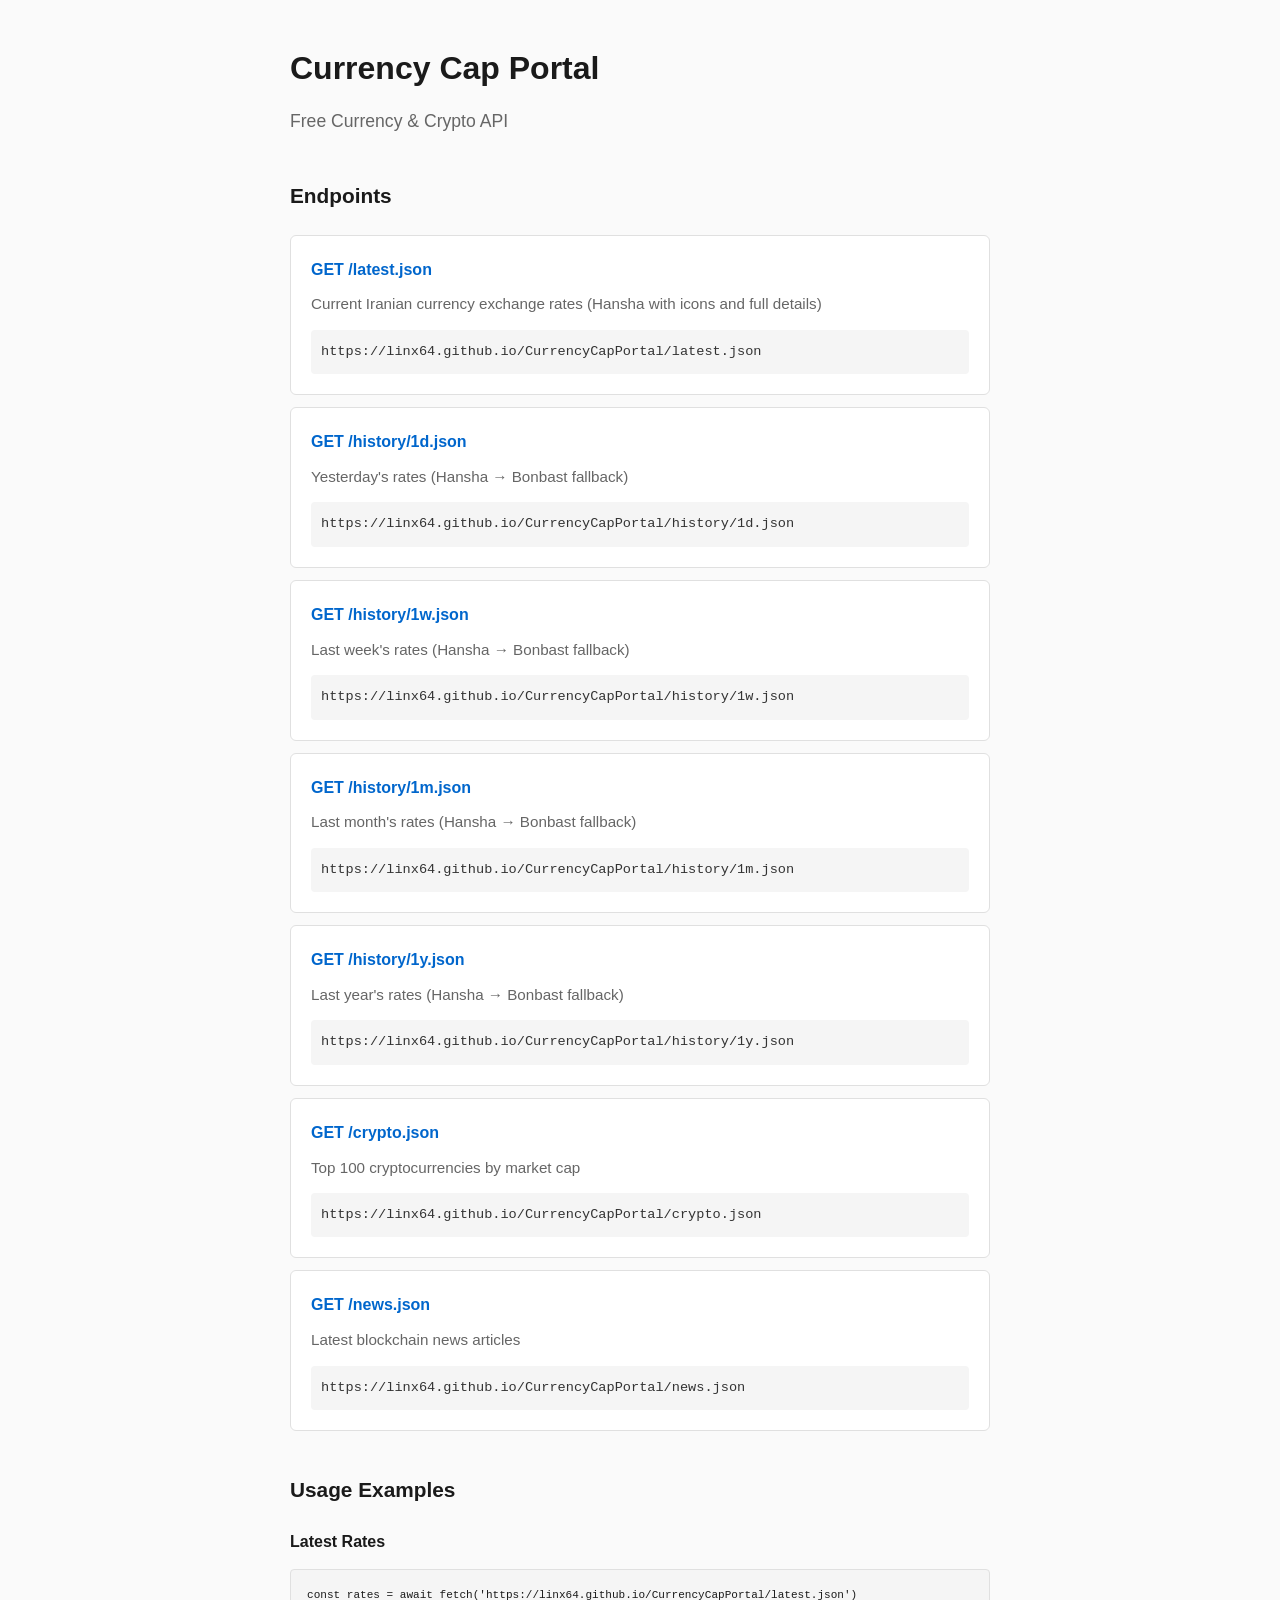
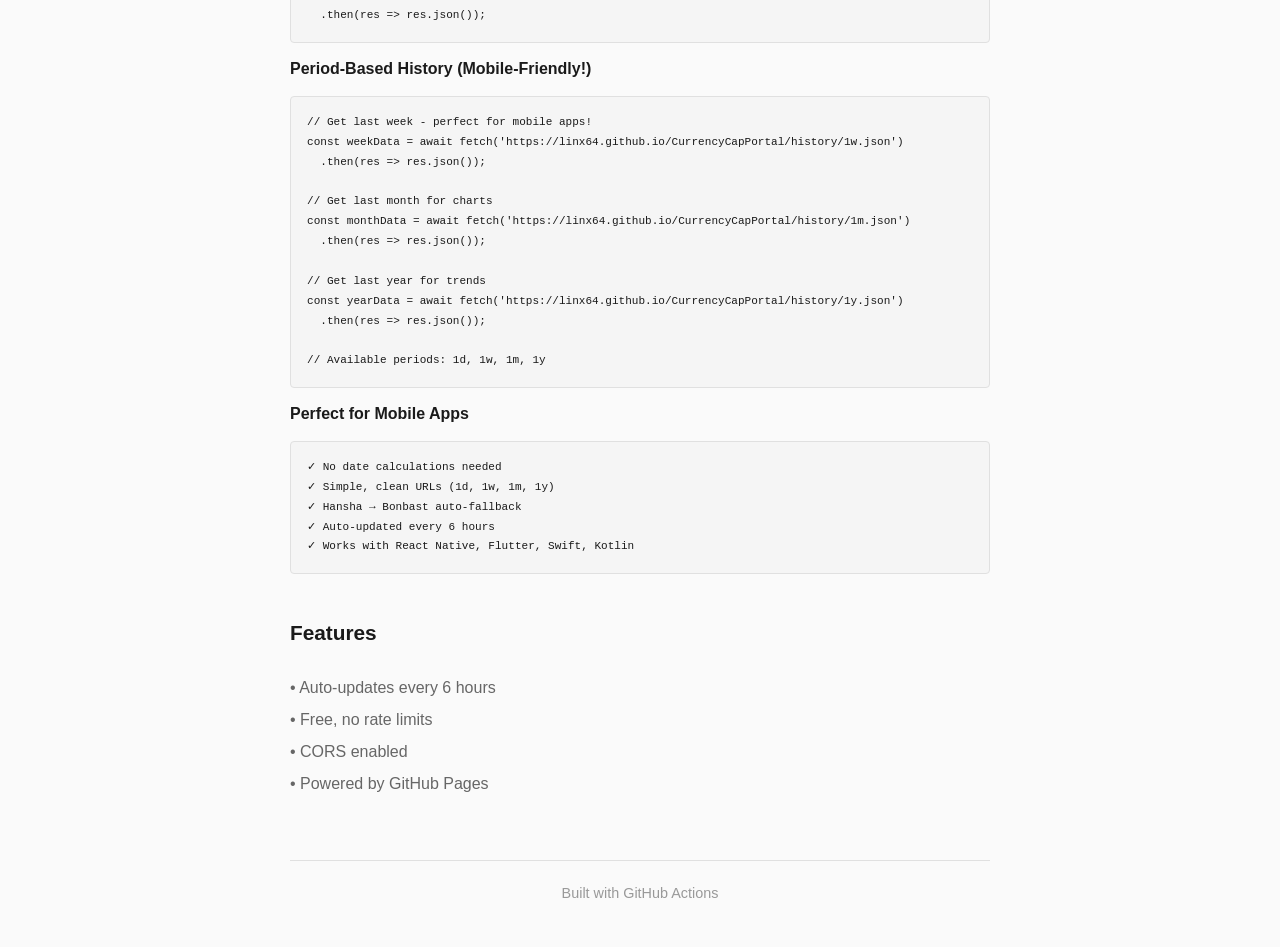
==== api/index.html @ a5468da9 "Fix history endpoints to return all currencies instead of just USD Updated prepare_api.py to fetch h" ====
<!DOCTYPE html>
<html lang="en">
<head>
    <meta charset="UTF-8">
    <meta name="viewport" content="width=device-width, initial-scale=1.0">
    <title>Currency Cap Portal API</title>
    <style>
        * { margin: 0; padding: 0; box-sizing: border-box; }
        body {
            font-family: -apple-system, BlinkMacSystemFont, 'Segoe UI', Roboto, sans-serif;
            line-height: 1.8;
            color: #1a1a1a;
            background: #fafafa;
            padding: 40px 20px;
        }
        .container {
            max-width: 700px;
            margin: 0 auto;
        }
        h1 {
            font-size: 2em;
            margin-bottom: 8px;
            font-weight: 600;
        }
        .subtitle {
            color: #666;
            margin-bottom: 40px;
            font-size: 1.1em;
        }
        h2 {
            font-size: 1.3em;
            margin: 40px 0 20px 0;
            font-weight: 600;
        }
        .endpoint {
            background: white;
            border: 1px solid #e0e0e0;
            padding: 20px;
            margin: 12px 0;
            border-radius: 6px;
        }
        .endpoint h3 {
            font-size: 1em;
            margin-bottom: 6px;
            font-weight: 600;
            color: #0066cc;
        }
        .endpoint p {
            color: #666;
            font-size: 0.95em;
            margin-bottom: 12px;
        }
        .url {
            background: #f5f5f5;
            padding: 10px;
            border-radius: 4px;
            font-family: 'Monaco', 'Courier New', monospace;
            font-size: 0.85em;
            word-break: break-all;
            color: #333;
        }
        pre {
            background: #f5f5f5;
            padding: 16px;
            border-radius: 4px;
            overflow-x: auto;
            font-size: 0.85em;
            margin: 12px 0;
            border: 1px solid #e0e0e0;
        }
        .features {
            color: #666;
            line-height: 2;
        }
        footer {
            margin-top: 60px;
            padding-top: 20px;
            border-top: 1px solid #e0e0e0;
            text-align: center;
            color: #999;
            font-size: 0.9em;
        }
    </style>
</head>
<body>
    <div class="container">
        <h1>Currency Cap Portal</h1>
        <p class="subtitle">Free Currency & Crypto API</p>

        <h2>Endpoints</h2>

        <div class="endpoint">
            <h3>GET /latest.json</h3>
            <p>Current Iranian currency exchange rates (Hansha with icons and full details)</p>
            <div class="url">https://linx64.github.io/CurrencyCapPortal/latest.json</div>
        </div>

        <div class="endpoint">
            <h3>GET /history/1d.json</h3>
            <p>Yesterday's rates (Hansha → Bonbast fallback)</p>
            <div class="url">https://linx64.github.io/CurrencyCapPortal/history/1d.json</div>
        </div>

        <div class="endpoint">
            <h3>GET /history/1w.json</h3>
            <p>Last week's rates (Hansha → Bonbast fallback)</p>
            <div class="url">https://linx64.github.io/CurrencyCapPortal/history/1w.json</div>
        </div>

        <div class="endpoint">
            <h3>GET /history/1m.json</h3>
            <p>Last month's rates (Hansha → Bonbast fallback)</p>
            <div class="url">https://linx64.github.io/CurrencyCapPortal/history/1m.json</div>
        </div>

        <div class="endpoint">
            <h3>GET /history/1y.json</h3>
            <p>Last year's rates (Hansha → Bonbast fallback)</p>
            <div class="url">https://linx64.github.io/CurrencyCapPortal/history/1y.json</div>
        </div>

        <div class="endpoint">
            <h3>GET /crypto.json</h3>
            <p>Top 100 cryptocurrencies by market cap</p>
            <div class="url">https://linx64.github.io/CurrencyCapPortal/crypto.json</div>
        </div>

        <div class="endpoint">
            <h3>GET /news.json</h3>
            <p>Latest blockchain news articles</p>
            <div class="url">https://linx64.github.io/CurrencyCapPortal/news.json</div>
        </div>

        <h2>Usage Examples</h2>

        <p><strong>Latest Rates</strong></p>
        <pre>const rates = await fetch('https://linx64.github.io/CurrencyCapPortal/latest.json')
  .then(res => res.json());</pre>

        <p><strong>Period-Based History (Mobile-Friendly!)</strong></p>
        <pre>// Get last week - perfect for mobile apps!
const weekData = await fetch('https://linx64.github.io/CurrencyCapPortal/history/1w.json')
  .then(res => res.json());

// Get last month for charts
const monthData = await fetch('https://linx64.github.io/CurrencyCapPortal/history/1m.json')
  .then(res => res.json());

// Get last year for trends
const yearData = await fetch('https://linx64.github.io/CurrencyCapPortal/history/1y.json')
  .then(res => res.json());

// Available periods: 1d, 1w, 1m, 1y</pre>

        <p><strong>Perfect for Mobile Apps</strong></p>
        <pre>✓ No date calculations needed
✓ Simple, clean URLs (1d, 1w, 1m, 1y)
✓ Hansha → Bonbast auto-fallback
✓ Auto-updated every 6 hours
✓ Works with React Native, Flutter, Swift, Kotlin</pre>

        <h2>Features</h2>
        <div class="features">
        • Auto-updates every 6 hours<br>
        • Free, no rate limits<br>
        • CORS enabled<br>
        • Powered by GitHub Pages
        </div>

        <footer>
            Built with GitHub Actions
        </footer>
    </div>
</body>
</html>
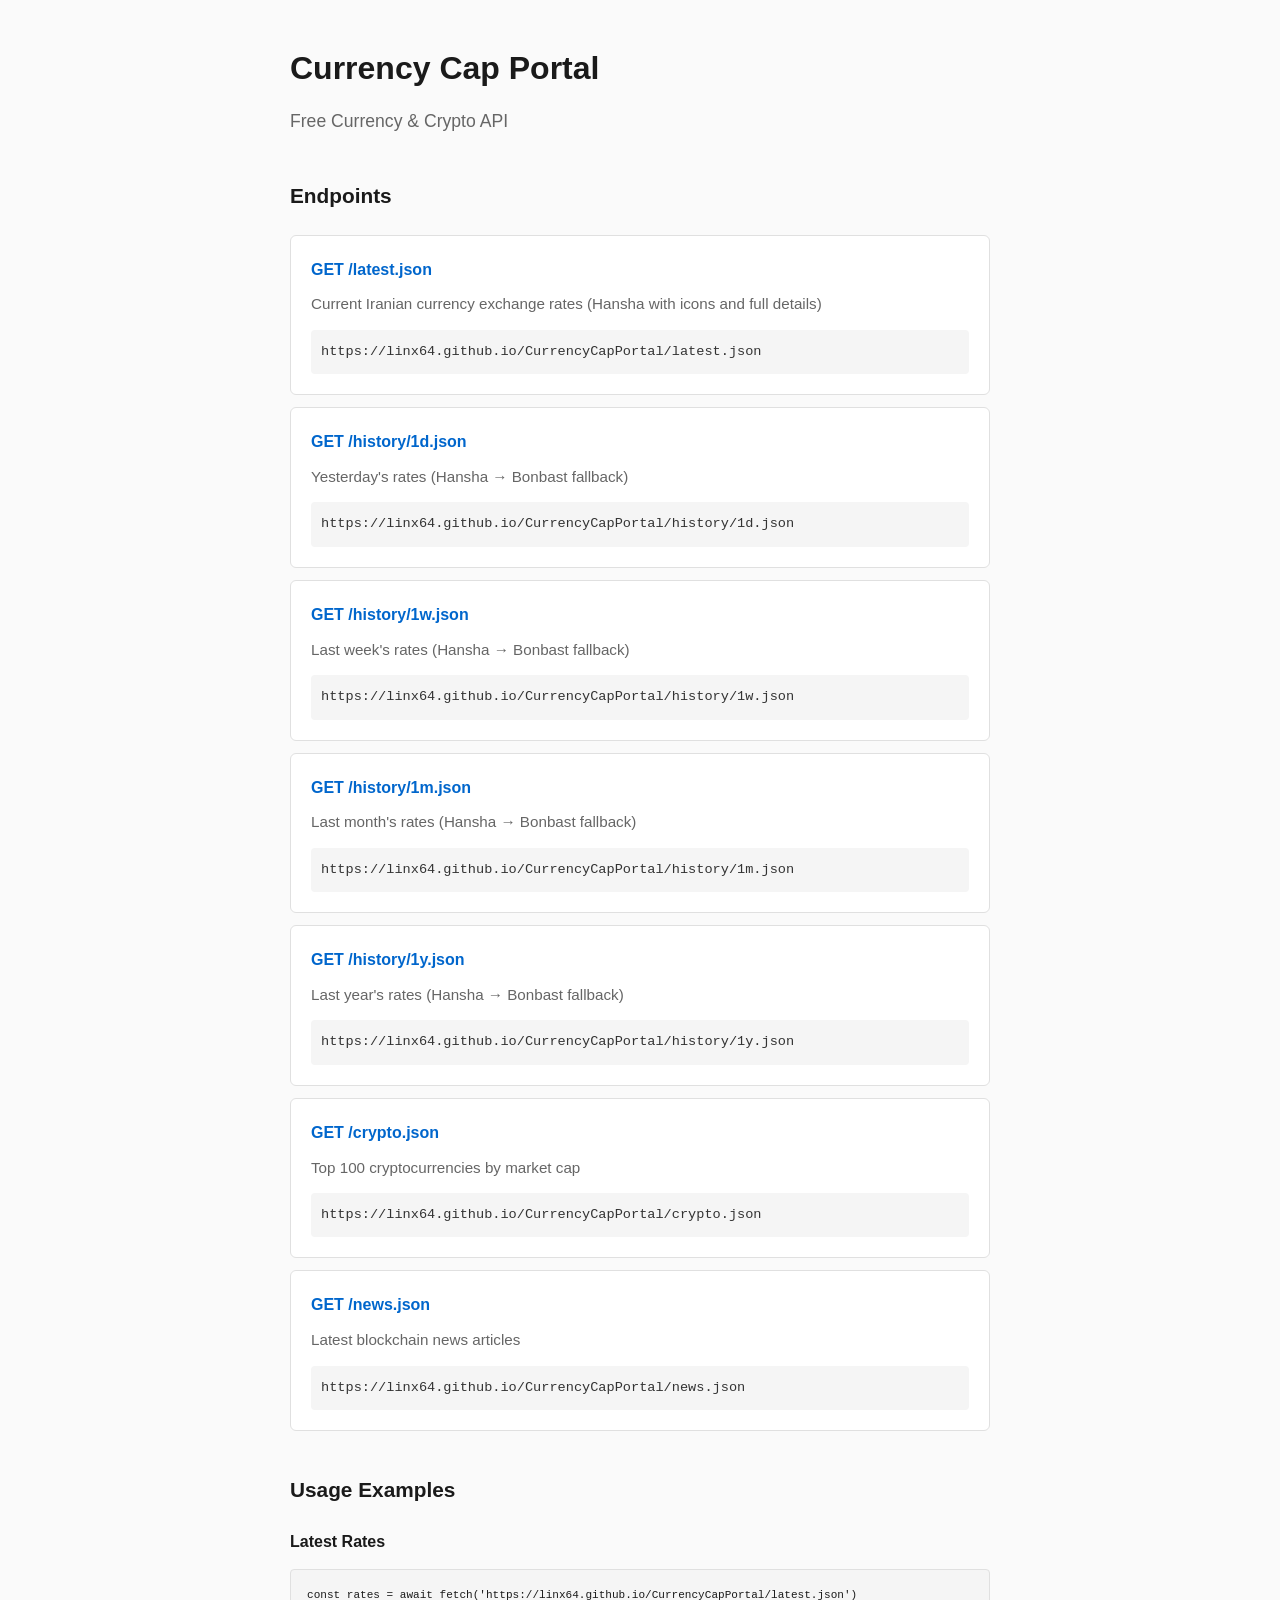
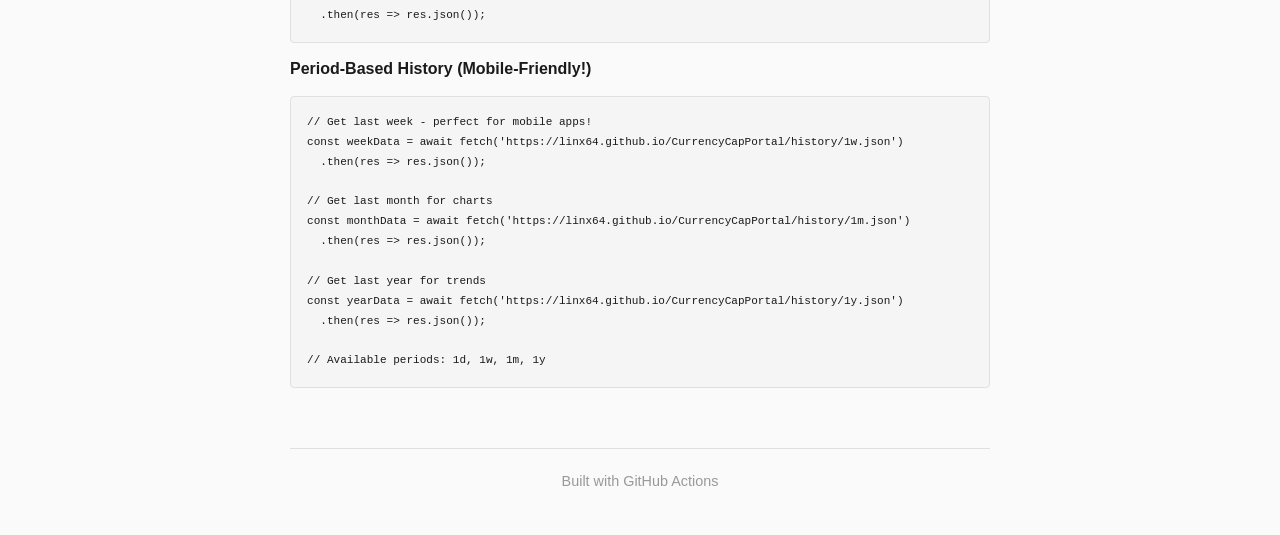
==== commit 46240288: "Removing some stuff" ====
--- a/api/index.html
+++ b/api/index.html
@@ -152,21 +152,6 @@
 
 // Available periods: 1d, 1w, 1m, 1y</pre>
 
-        <p><strong>Perfect for Mobile Apps</strong></p>
-        <pre>✓ No date calculations needed
-✓ Simple, clean URLs (1d, 1w, 1m, 1y)
-✓ Hansha → Bonbast auto-fallback
-✓ Auto-updated every 6 hours
-✓ Works with React Native, Flutter, Swift, Kotlin</pre>
-
-        <h2>Features</h2>
-        <div class="features">
-        • Auto-updates every 6 hours<br>
-        • Free, no rate limits<br>
-        • CORS enabled<br>
-        • Powered by GitHub Pages
-        </div>
-
         <footer>
             Built with GitHub Actions
         </footer>
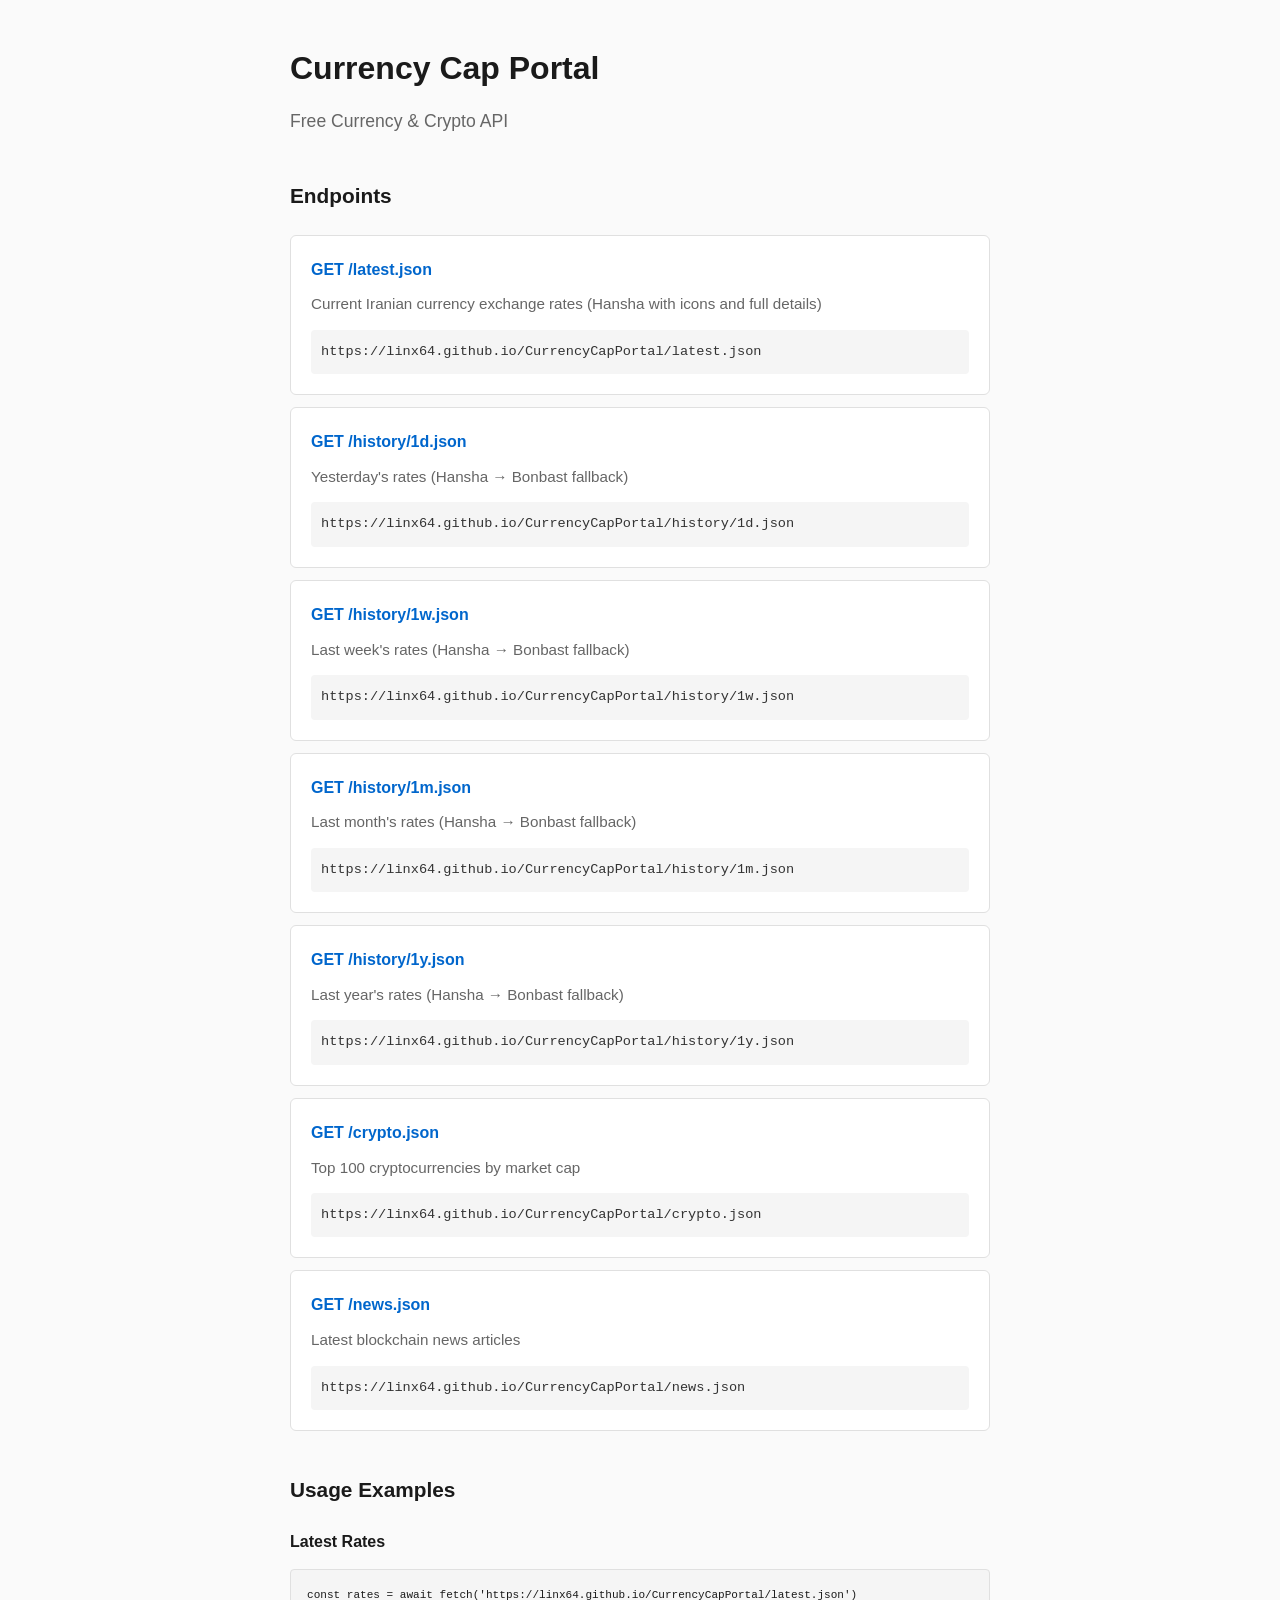
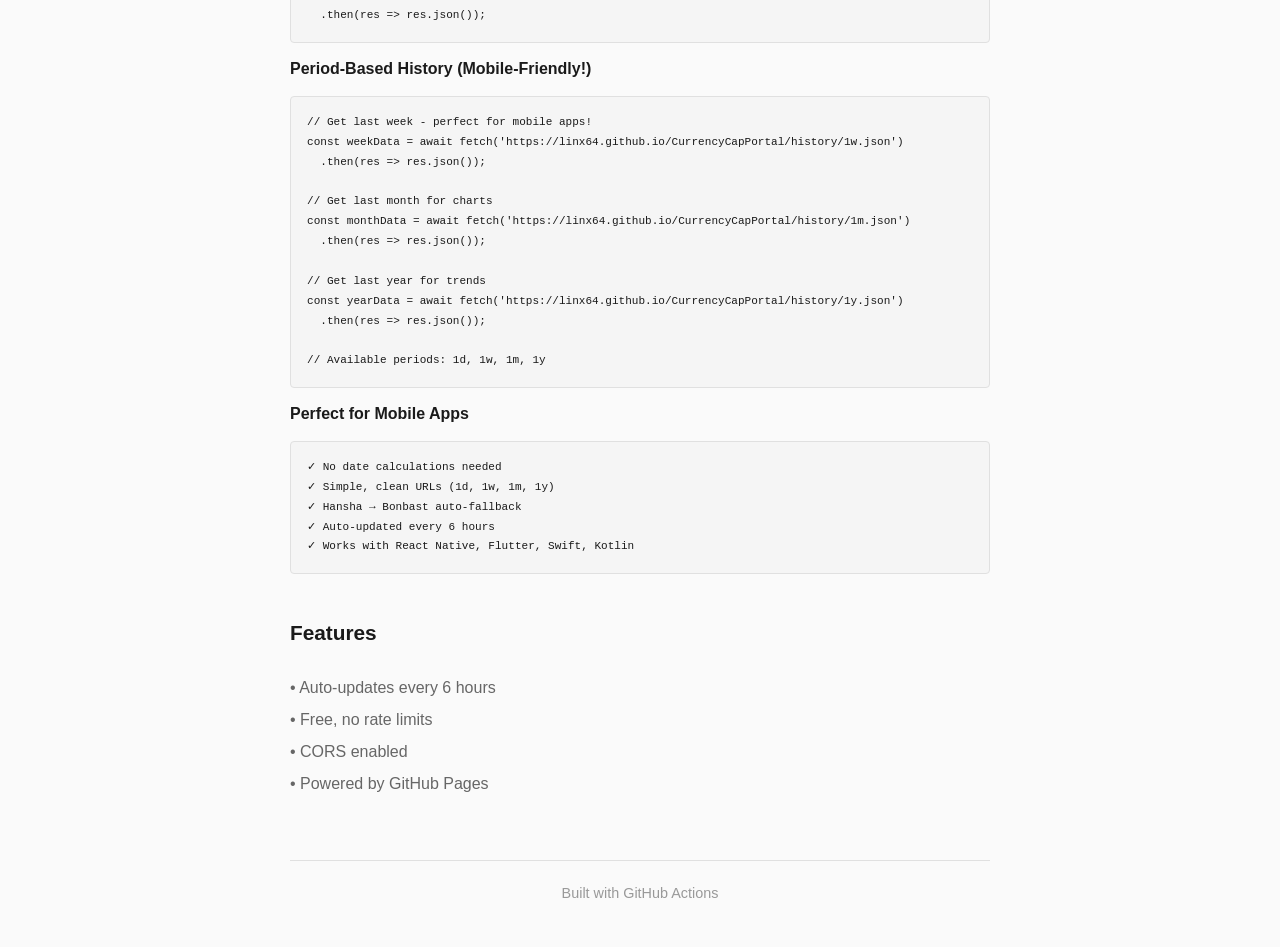
==== commit 9b9da1b9: "Fix 1d endpoint to use Hansha /latest API instead of non-existent oneDay period The Hansha API doesn" ====
--- a/api/index.html
+++ b/api/index.html
@@ -152,6 +152,21 @@
 
 // Available periods: 1d, 1w, 1m, 1y</pre>
 
+        <p><strong>Perfect for Mobile Apps</strong></p>
+        <pre>✓ No date calculations needed
+✓ Simple, clean URLs (1d, 1w, 1m, 1y)
+✓ Hansha → Bonbast auto-fallback
+✓ Auto-updated every 6 hours
+✓ Works with React Native, Flutter, Swift, Kotlin</pre>
+
+        <h2>Features</h2>
+        <div class="features">
+        • Auto-updates every 6 hours<br>
+        • Free, no rate limits<br>
+        • CORS enabled<br>
+        • Powered by GitHub Pages
+        </div>
+
         <footer>
             Built with GitHub Actions
         </footer>
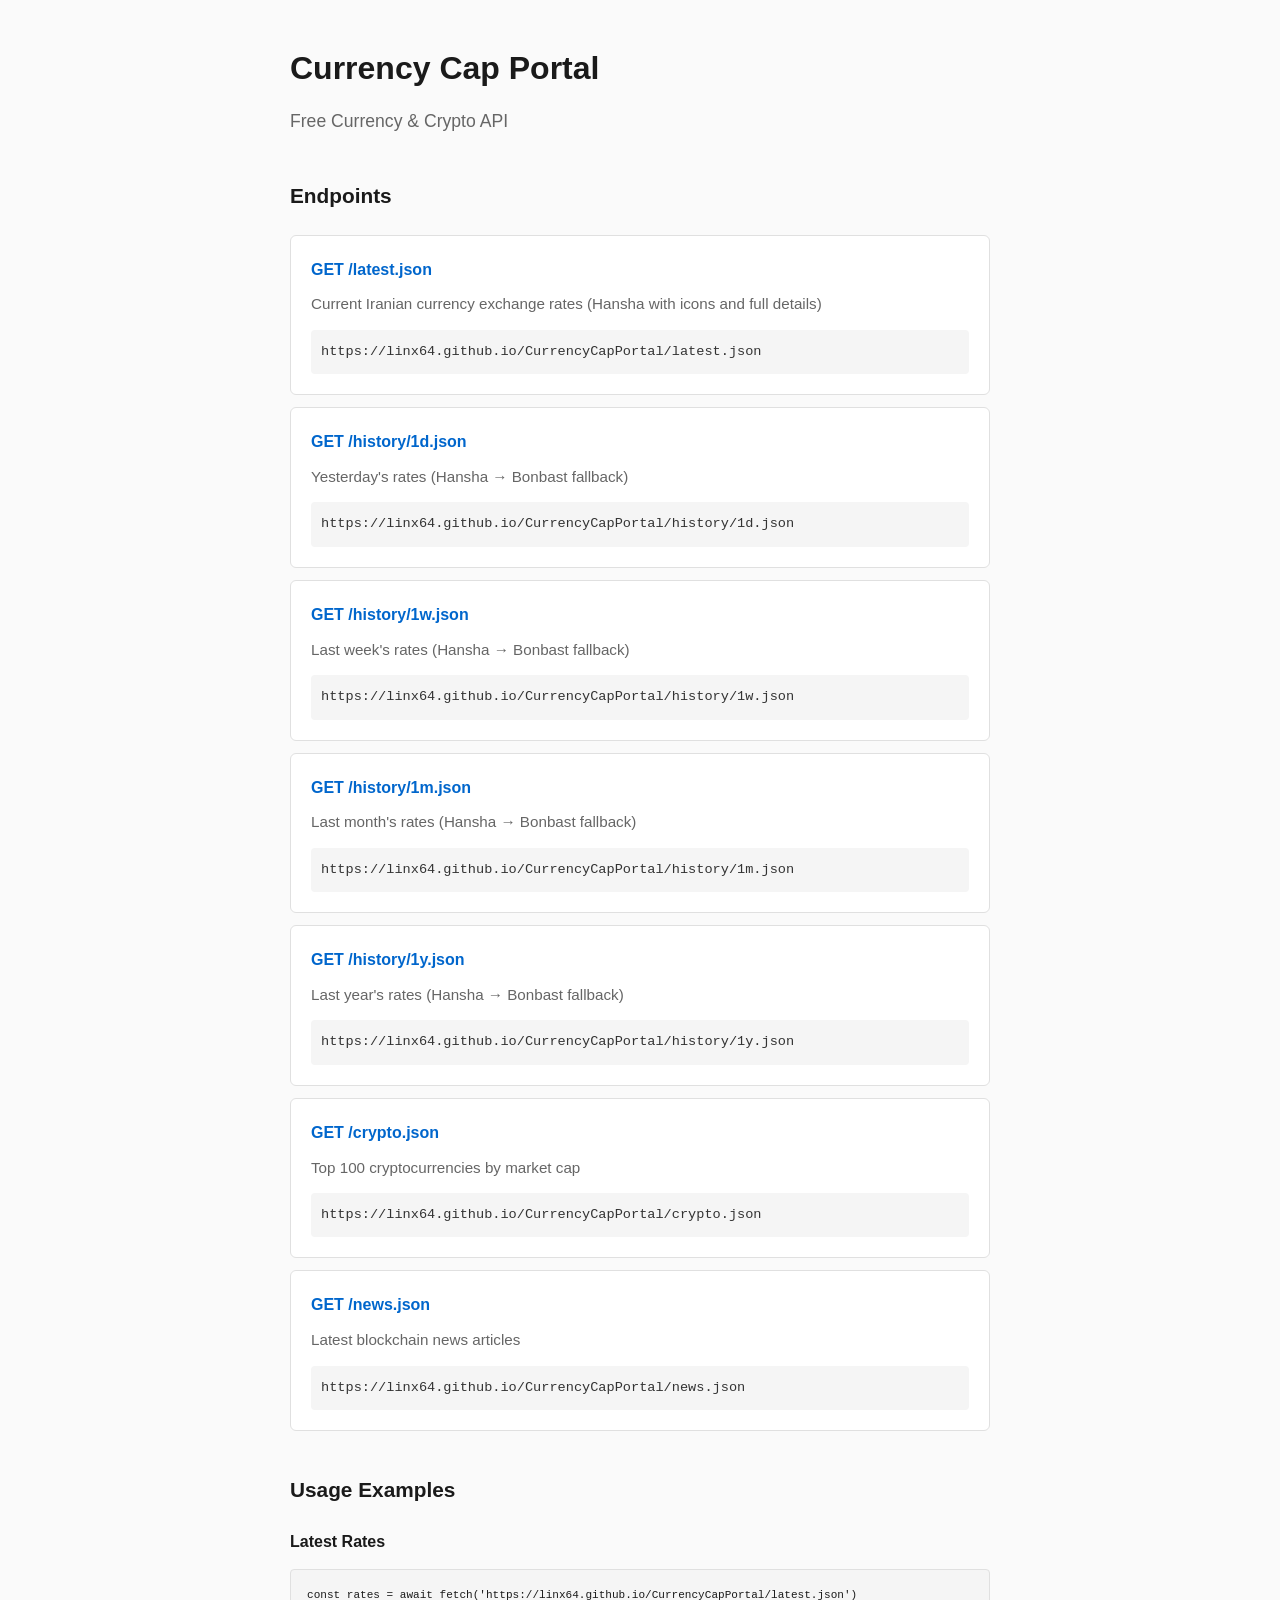
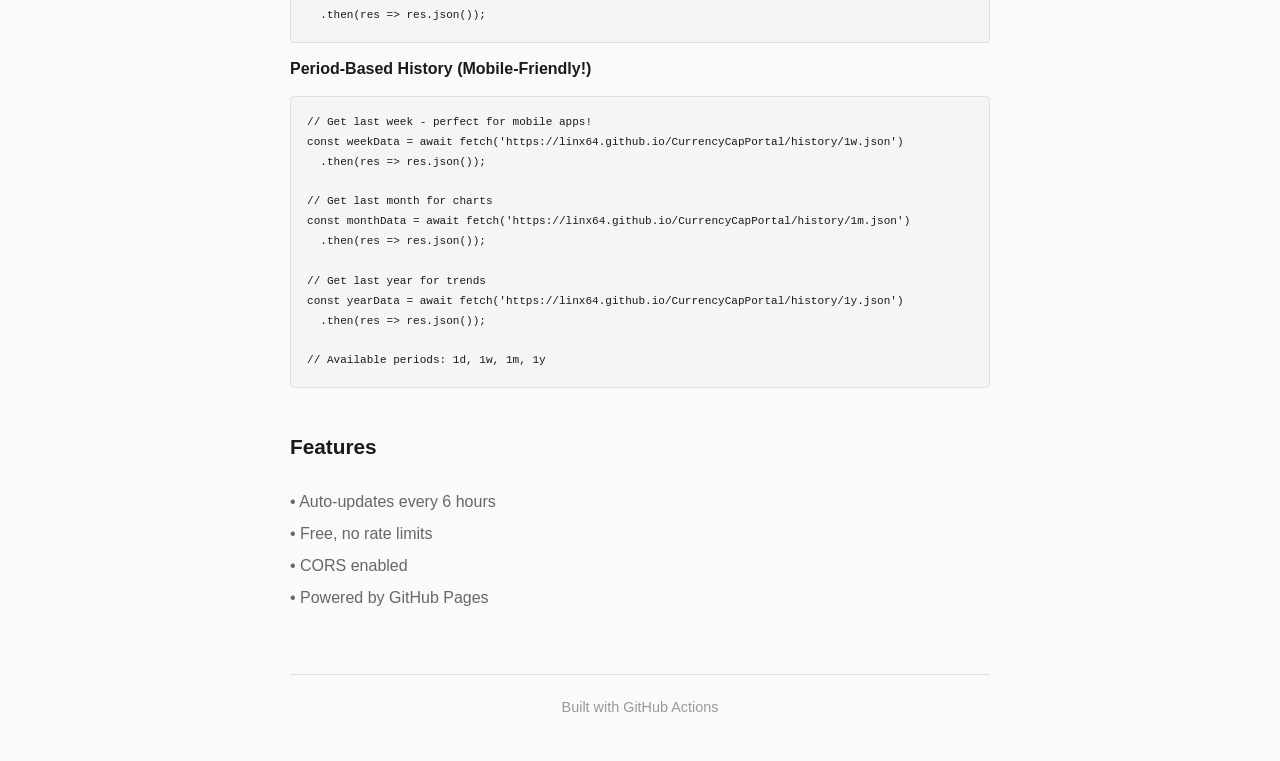
==== commit e0629ed5: "Update index.html" ====
--- a/api/index.html
+++ b/api/index.html
@@ -152,13 +152,6 @@
 
 // Available periods: 1d, 1w, 1m, 1y</pre>
 
-        <p><strong>Perfect for Mobile Apps</strong></p>
-        <pre>✓ No date calculations needed
-✓ Simple, clean URLs (1d, 1w, 1m, 1y)
-✓ Hansha → Bonbast auto-fallback
-✓ Auto-updated every 6 hours
-✓ Works with React Native, Flutter, Swift, Kotlin</pre>
-
         <h2>Features</h2>
         <div class="features">
         • Auto-updates every 6 hours<br>
@@ -172,4 +165,4 @@
         </footer>
     </div>
 </body>
-</html>+</html>
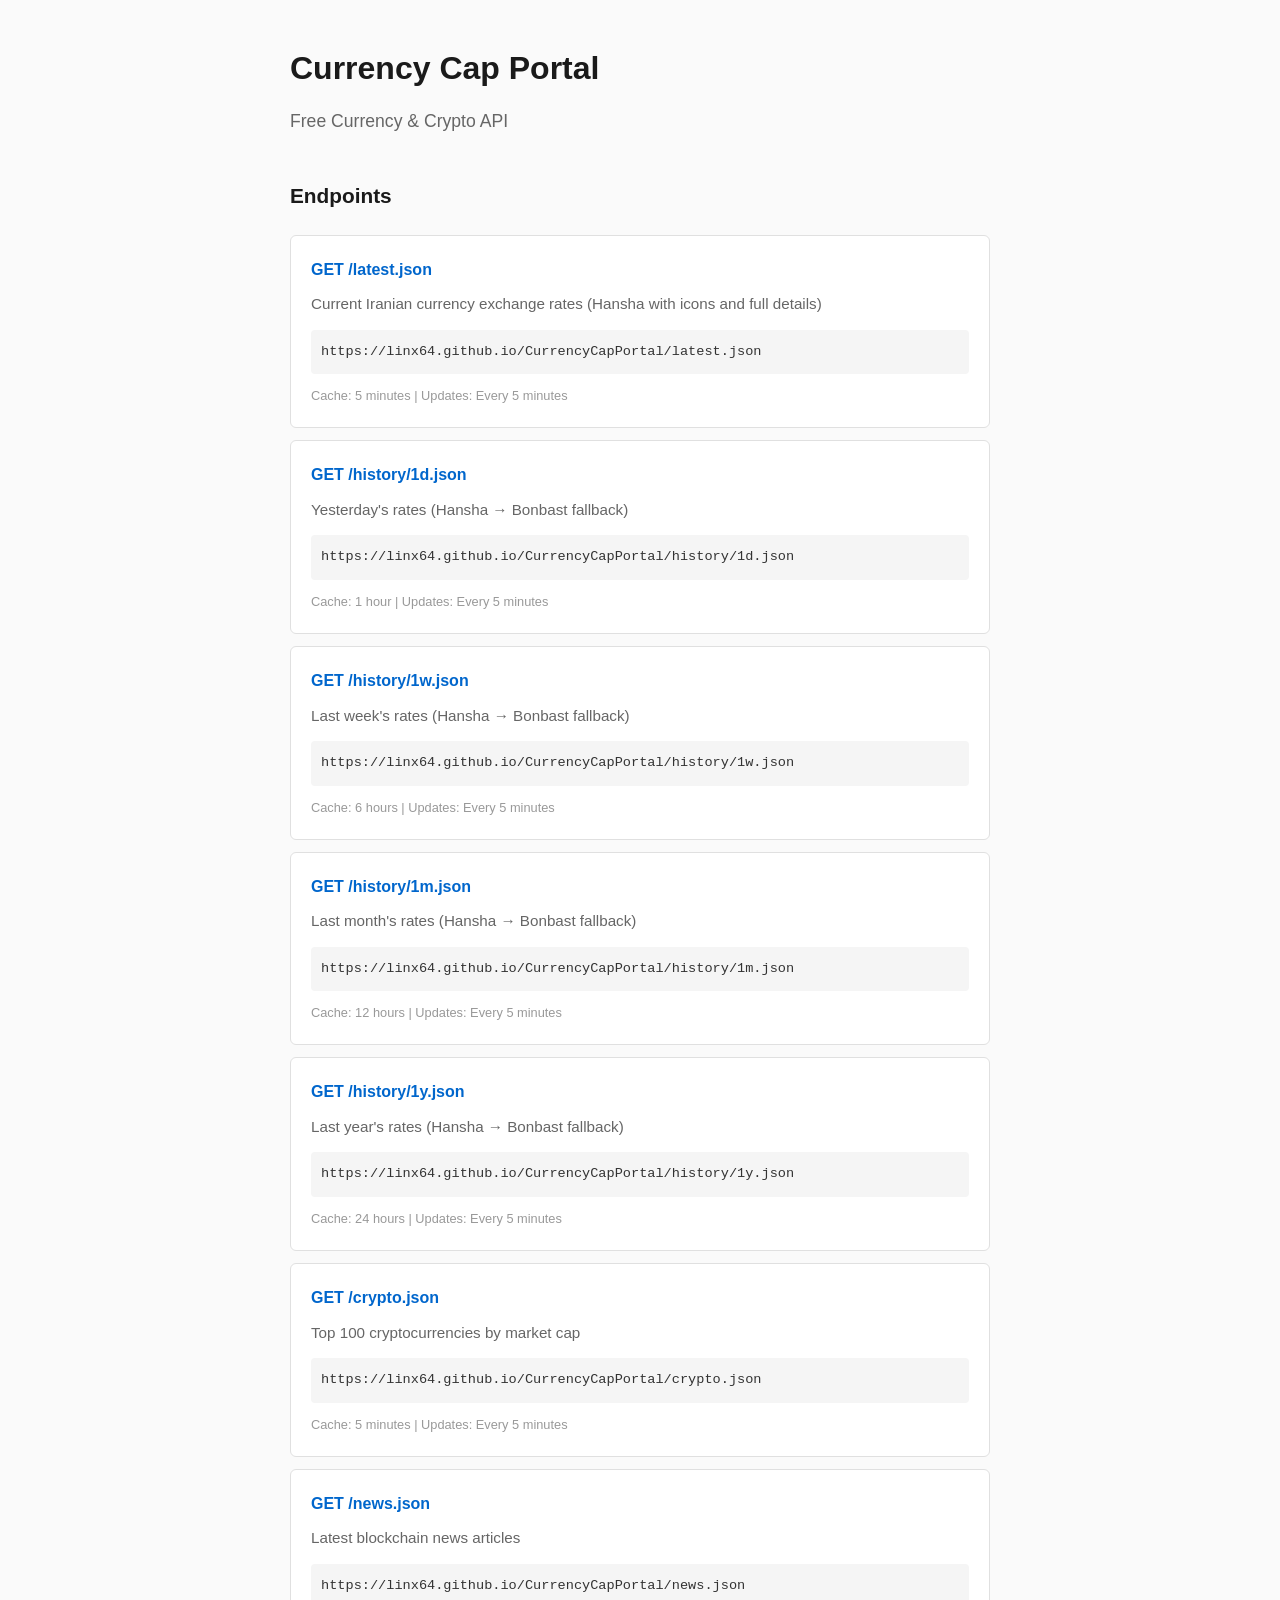
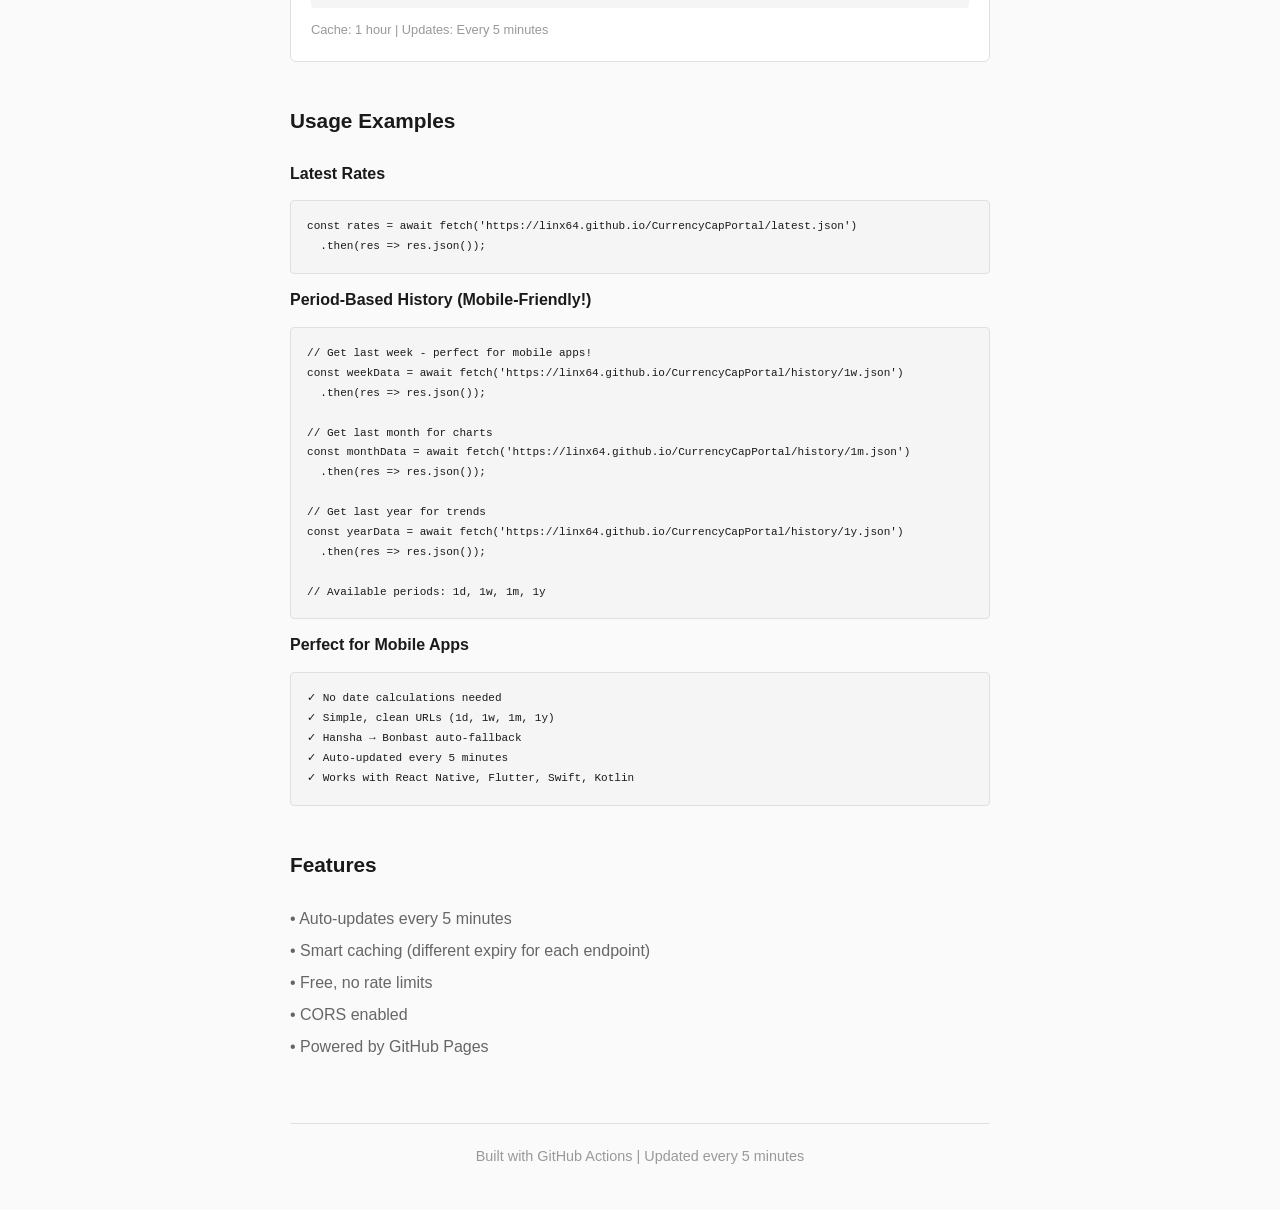
==== commit 5fcbd48c: "Simplfying apis" ====
--- a/api/index.html
+++ b/api/index.html
@@ -59,6 +59,11 @@
             word-break: break-all;
             color: #333;
         }
+        .meta {
+            margin-top: 10px;
+            font-size: 0.8em;
+            color: #999;
+        }
         pre {
             background: #f5f5f5;
             padding: 16px;
@@ -93,42 +98,49 @@
             <h3>GET /latest.json</h3>
             <p>Current Iranian currency exchange rates (Hansha with icons and full details)</p>
             <div class="url">https://linx64.github.io/CurrencyCapPortal/latest.json</div>
+            <div class="meta">Cache: 5 minutes | Updates: Every 5 minutes</div>
         </div>
 
         <div class="endpoint">
             <h3>GET /history/1d.json</h3>
             <p>Yesterday's rates (Hansha → Bonbast fallback)</p>
             <div class="url">https://linx64.github.io/CurrencyCapPortal/history/1d.json</div>
+            <div class="meta">Cache: 1 hour | Updates: Every 5 minutes</div>
         </div>
 
         <div class="endpoint">
             <h3>GET /history/1w.json</h3>
             <p>Last week's rates (Hansha → Bonbast fallback)</p>
             <div class="url">https://linx64.github.io/CurrencyCapPortal/history/1w.json</div>
+            <div class="meta">Cache: 6 hours | Updates: Every 5 minutes</div>
         </div>
 
         <div class="endpoint">
             <h3>GET /history/1m.json</h3>
             <p>Last month's rates (Hansha → Bonbast fallback)</p>
             <div class="url">https://linx64.github.io/CurrencyCapPortal/history/1m.json</div>
+            <div class="meta">Cache: 12 hours | Updates: Every 5 minutes</div>
         </div>
 
         <div class="endpoint">
             <h3>GET /history/1y.json</h3>
             <p>Last year's rates (Hansha → Bonbast fallback)</p>
             <div class="url">https://linx64.github.io/CurrencyCapPortal/history/1y.json</div>
+            <div class="meta">Cache: 24 hours | Updates: Every 5 minutes</div>
         </div>
 
         <div class="endpoint">
             <h3>GET /crypto.json</h3>
             <p>Top 100 cryptocurrencies by market cap</p>
             <div class="url">https://linx64.github.io/CurrencyCapPortal/crypto.json</div>
+            <div class="meta">Cache: 5 minutes | Updates: Every 5 minutes</div>
         </div>
 
         <div class="endpoint">
             <h3>GET /news.json</h3>
             <p>Latest blockchain news articles</p>
             <div class="url">https://linx64.github.io/CurrencyCapPortal/news.json</div>
+            <div class="meta">Cache: 1 hour | Updates: Every 5 minutes</div>
         </div>
 
         <h2>Usage Examples</h2>
@@ -152,16 +164,24 @@
 
 // Available periods: 1d, 1w, 1m, 1y</pre>
 
+        <p><strong>Perfect for Mobile Apps</strong></p>
+        <pre>✓ No date calculations needed
+✓ Simple, clean URLs (1d, 1w, 1m, 1y)
+✓ Hansha → Bonbast auto-fallback
+✓ Auto-updated every 5 minutes
+✓ Works with React Native, Flutter, Swift, Kotlin</pre>
+
         <h2>Features</h2>
         <div class="features">
-        • Auto-updates every 6 hours<br>
+        • Auto-updates every 5 minutes<br>
+        • Smart caching (different expiry for each endpoint)<br>
         • Free, no rate limits<br>
         • CORS enabled<br>
         • Powered by GitHub Pages
         </div>
 
         <footer>
-            Built with GitHub Actions
+            Built with GitHub Actions | Updated every 5 minutes
         </footer>
     </div>
 </body>
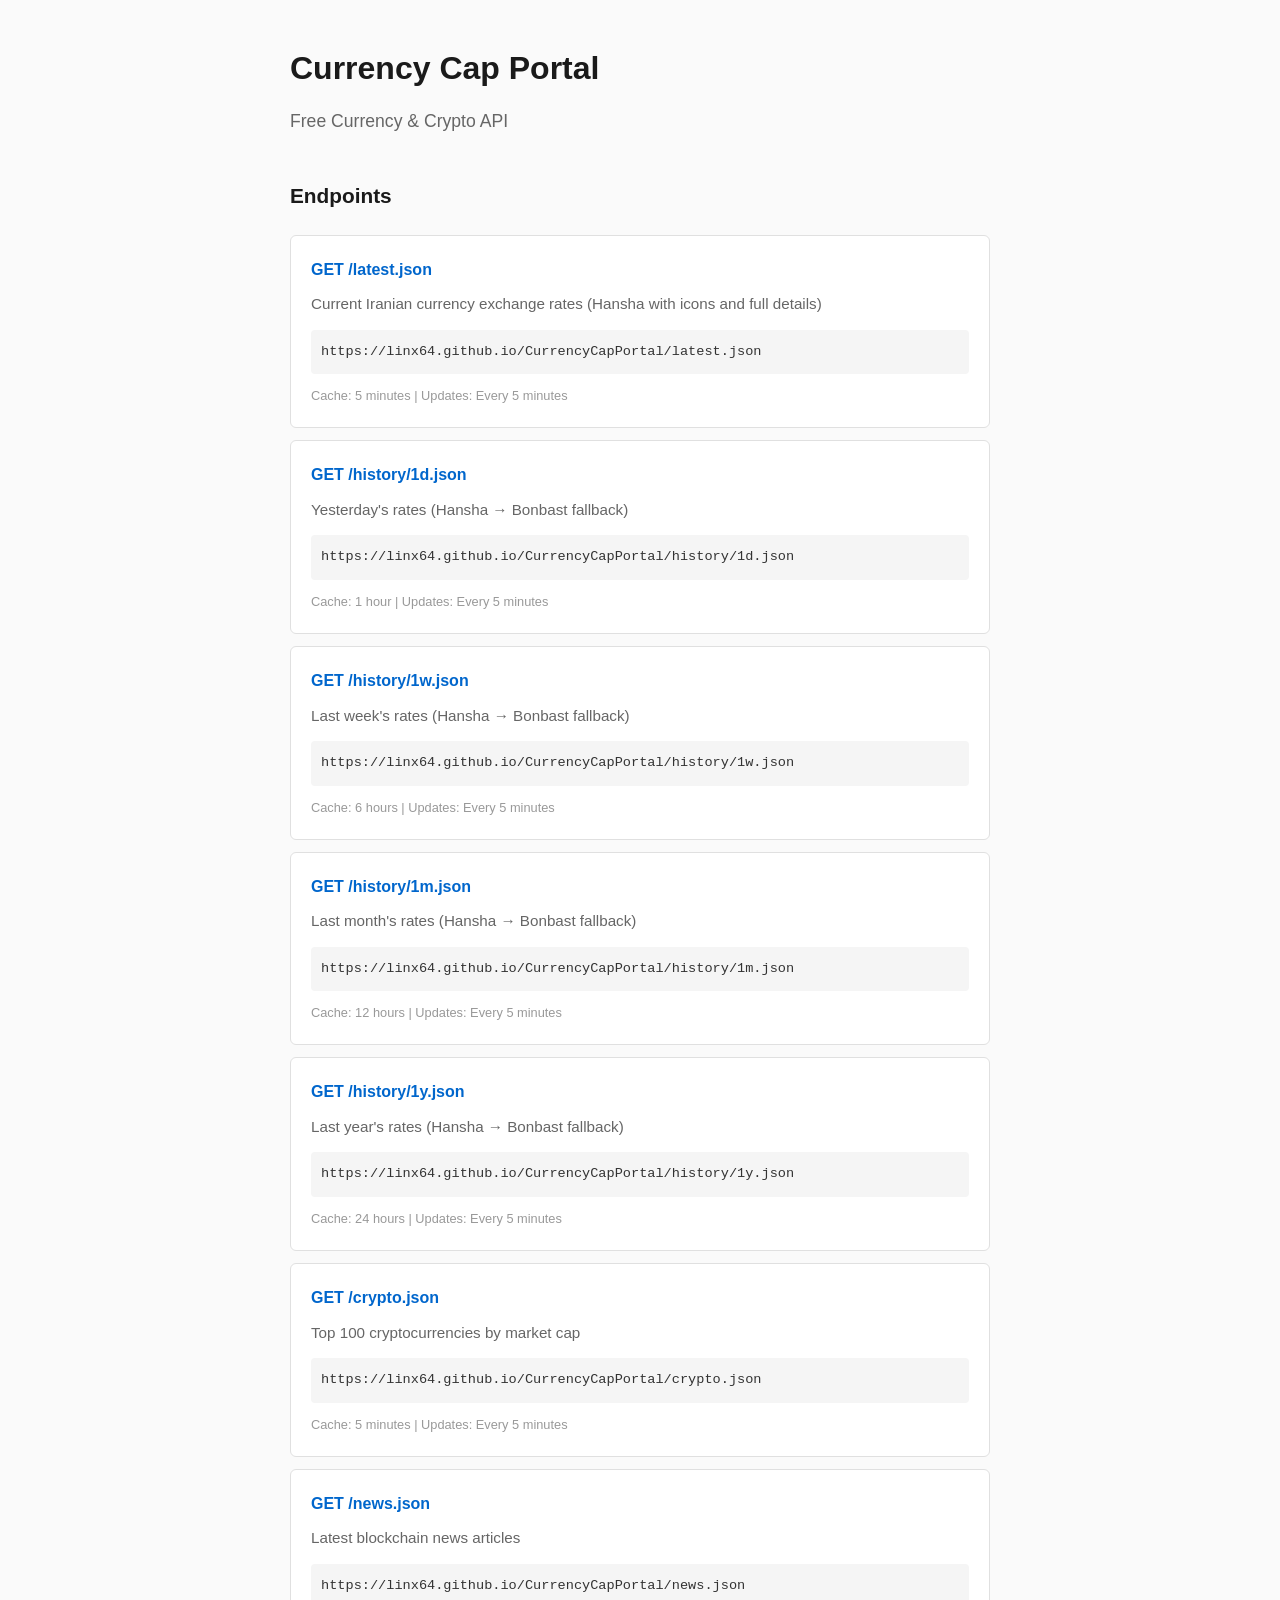
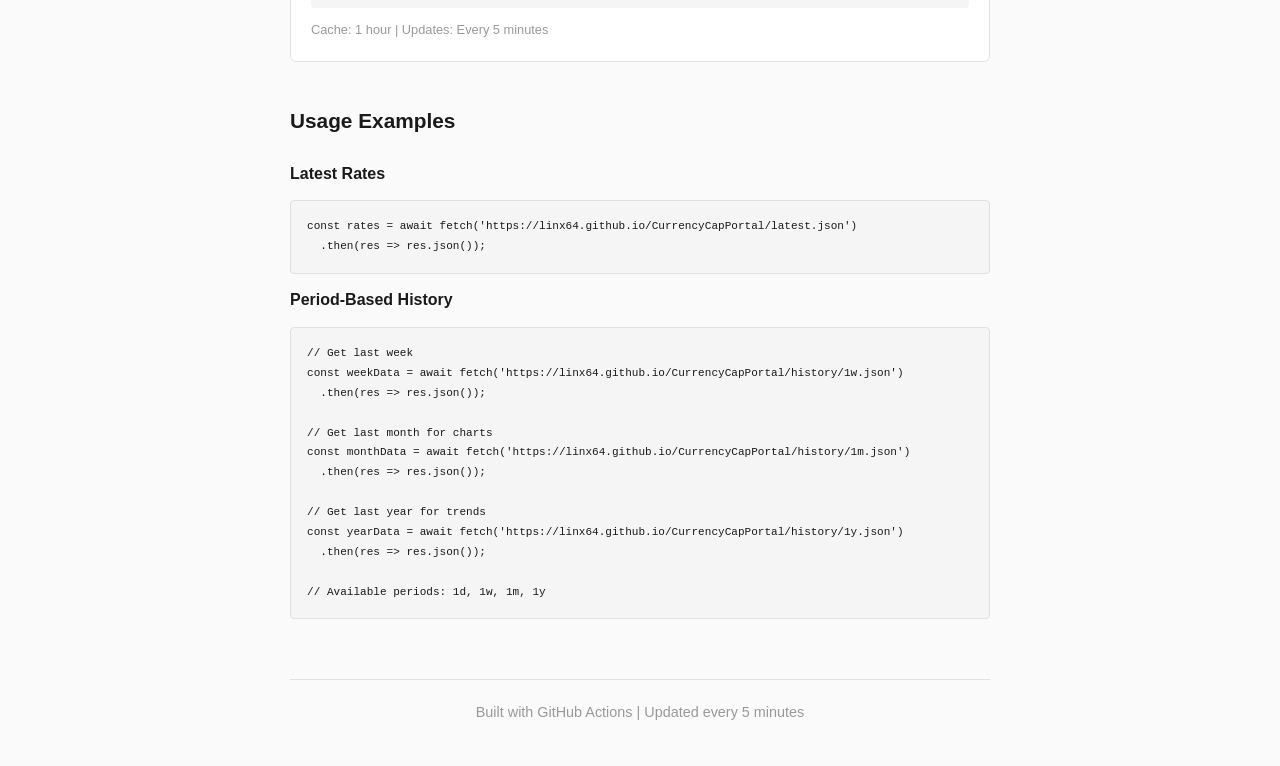
==== commit eca8548d: "Added index.html" ====
--- a/api/index.html
+++ b/api/index.html
@@ -1,11 +1,17 @@
 <!DOCTYPE html>
 <html lang="en">
+
 <head>
     <meta charset="UTF-8">
     <meta name="viewport" content="width=device-width, initial-scale=1.0">
     <title>Currency Cap Portal API</title>
     <style>
-        * { margin: 0; padding: 0; box-sizing: border-box; }
+        * {
+            margin: 0;
+            padding: 0;
+            box-sizing: border-box;
+        }
+
         body {
             font-family: -apple-system, BlinkMacSystemFont, 'Segoe UI', Roboto, sans-serif;
             line-height: 1.8;
@@ -13,25 +19,30 @@
             background: #fafafa;
             padding: 40px 20px;
         }
+
         .container {
             max-width: 700px;
             margin: 0 auto;
         }
+
         h1 {
             font-size: 2em;
             margin-bottom: 8px;
             font-weight: 600;
         }
+
         .subtitle {
             color: #666;
             margin-bottom: 40px;
             font-size: 1.1em;
         }
+
         h2 {
             font-size: 1.3em;
             margin: 40px 0 20px 0;
             font-weight: 600;
         }
+
         .endpoint {
             background: white;
             border: 1px solid #e0e0e0;
@@ -39,17 +50,20 @@
             margin: 12px 0;
             border-radius: 6px;
         }
+
         .endpoint h3 {
             font-size: 1em;
             margin-bottom: 6px;
             font-weight: 600;
             color: #0066cc;
         }
+
         .endpoint p {
             color: #666;
             font-size: 0.95em;
             margin-bottom: 12px;
         }
+
         .url {
             background: #f5f5f5;
             padding: 10px;
@@ -59,11 +73,13 @@
             word-break: break-all;
             color: #333;
         }
+
         .meta {
             margin-top: 10px;
             font-size: 0.8em;
             color: #999;
         }
+
         pre {
             background: #f5f5f5;
             padding: 16px;
@@ -73,10 +89,12 @@
             margin: 12px 0;
             border: 1px solid #e0e0e0;
         }
+
         .features {
             color: #666;
             line-height: 2;
         }
+
         footer {
             margin-top: 60px;
             padding-top: 20px;
@@ -87,6 +105,7 @@
         }
     </style>
 </head>
+
 <body>
     <div class="container">
         <h1>Currency Cap Portal</h1>
@@ -149,8 +168,8 @@
         <pre>const rates = await fetch('https://linx64.github.io/CurrencyCapPortal/latest.json')
   .then(res => res.json());</pre>
 
-        <p><strong>Period-Based History (Mobile-Friendly!)</strong></p>
-        <pre>// Get last week - perfect for mobile apps!
+        <p><strong>Period-Based History</strong></p>
+        <pre>// Get last week
 const weekData = await fetch('https://linx64.github.io/CurrencyCapPortal/history/1w.json')
   .then(res => res.json());
 
@@ -164,25 +183,10 @@
 
 // Available periods: 1d, 1w, 1m, 1y</pre>
 
-        <p><strong>Perfect for Mobile Apps</strong></p>
-        <pre>✓ No date calculations needed
-✓ Simple, clean URLs (1d, 1w, 1m, 1y)
-✓ Hansha → Bonbast auto-fallback
-✓ Auto-updated every 5 minutes
-✓ Works with React Native, Flutter, Swift, Kotlin</pre>
-
-        <h2>Features</h2>
-        <div class="features">
-        • Auto-updates every 5 minutes<br>
-        • Smart caching (different expiry for each endpoint)<br>
-        • Free, no rate limits<br>
-        • CORS enabled<br>
-        • Powered by GitHub Pages
-        </div>
-
         <footer>
             Built with GitHub Actions | Updated every 5 minutes
         </footer>
     </div>
 </body>
-</html>
+
+</html>
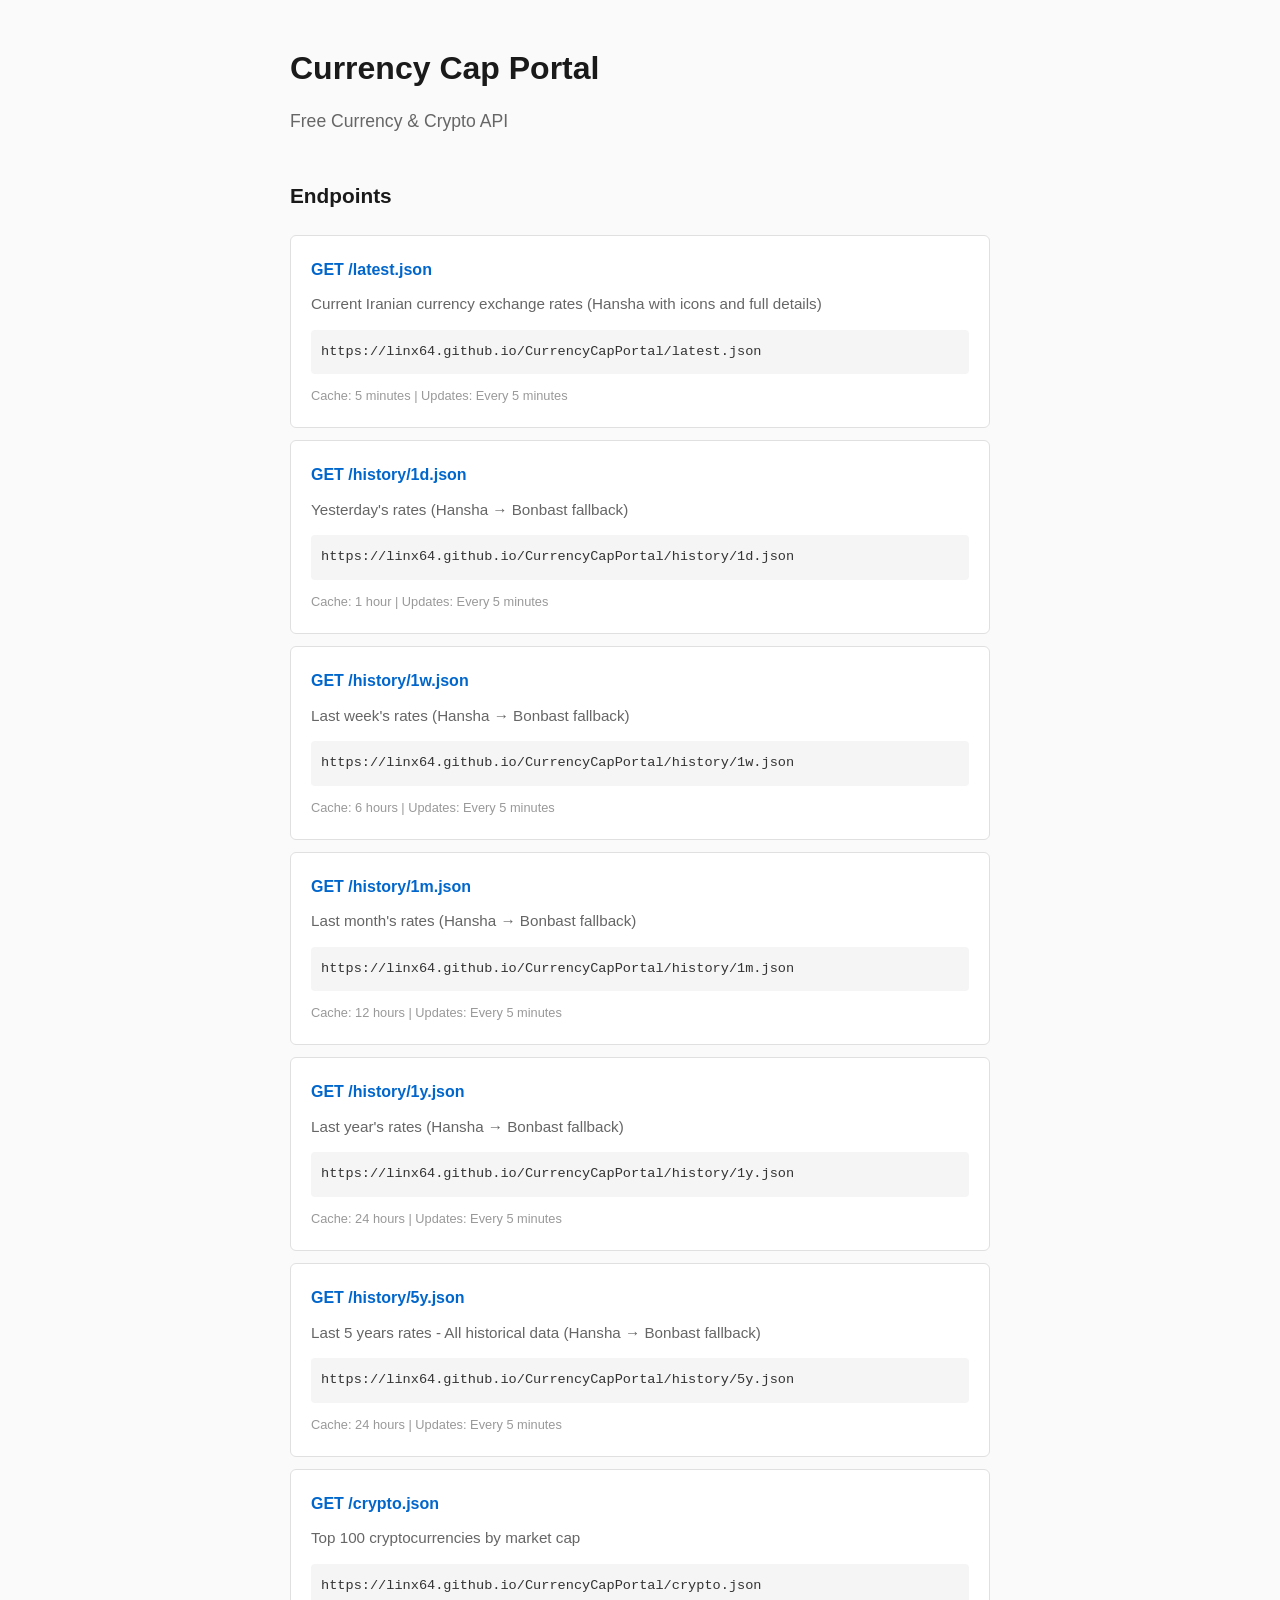
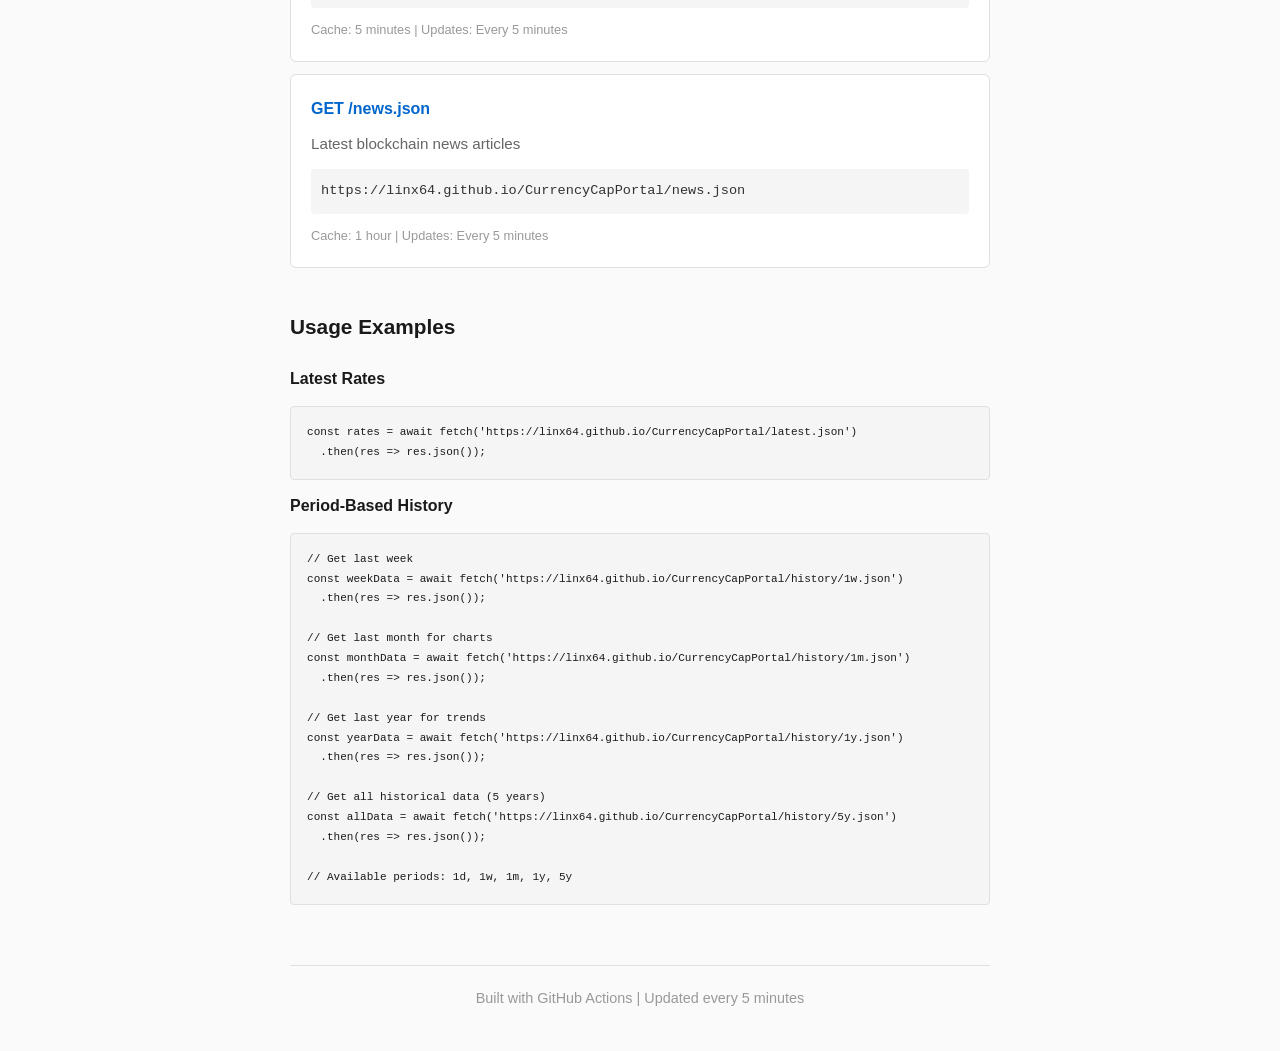
==== commit 7f8a538a: "added 5 years history and all" ====
--- a/api/index.html
+++ b/api/index.html
@@ -149,6 +149,13 @@
         </div>
 
         <div class="endpoint">
+            <h3>GET /history/5y.json</h3>
+            <p>Last 5 years rates - All historical data (Hansha → Bonbast fallback)</p>
+            <div class="url">https://linx64.github.io/CurrencyCapPortal/history/5y.json</div>
+            <div class="meta">Cache: 24 hours | Updates: Every 5 minutes</div>
+        </div>
+
+        <div class="endpoint">
             <h3>GET /crypto.json</h3>
             <p>Top 100 cryptocurrencies by market cap</p>
             <div class="url">https://linx64.github.io/CurrencyCapPortal/crypto.json</div>
@@ -181,7 +188,11 @@
 const yearData = await fetch('https://linx64.github.io/CurrencyCapPortal/history/1y.json')
   .then(res => res.json());
 
-// Available periods: 1d, 1w, 1m, 1y</pre>
+// Get all historical data (5 years)
+const allData = await fetch('https://linx64.github.io/CurrencyCapPortal/history/5y.json')
+  .then(res => res.json());
+
+// Available periods: 1d, 1w, 1m, 1y, 5y</pre>
 
         <footer>
             Built with GitHub Actions | Updated every 5 minutes
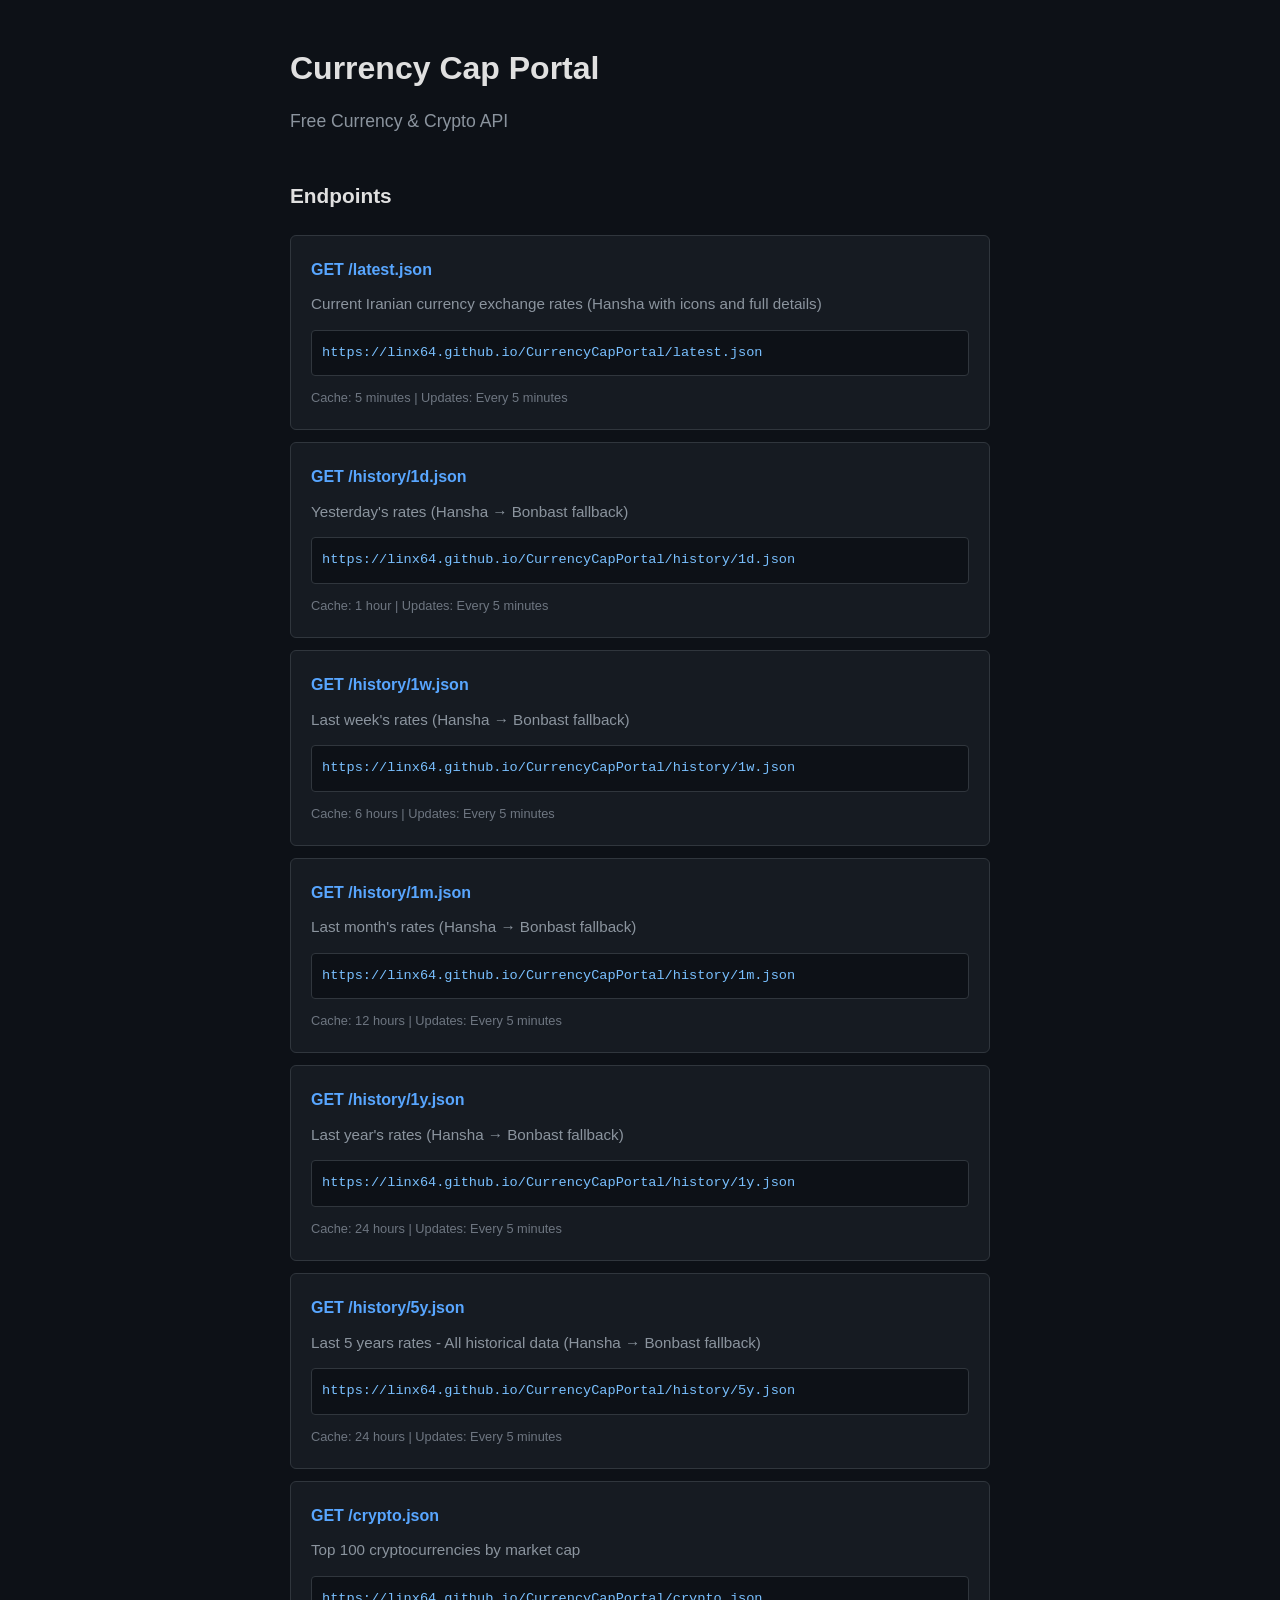
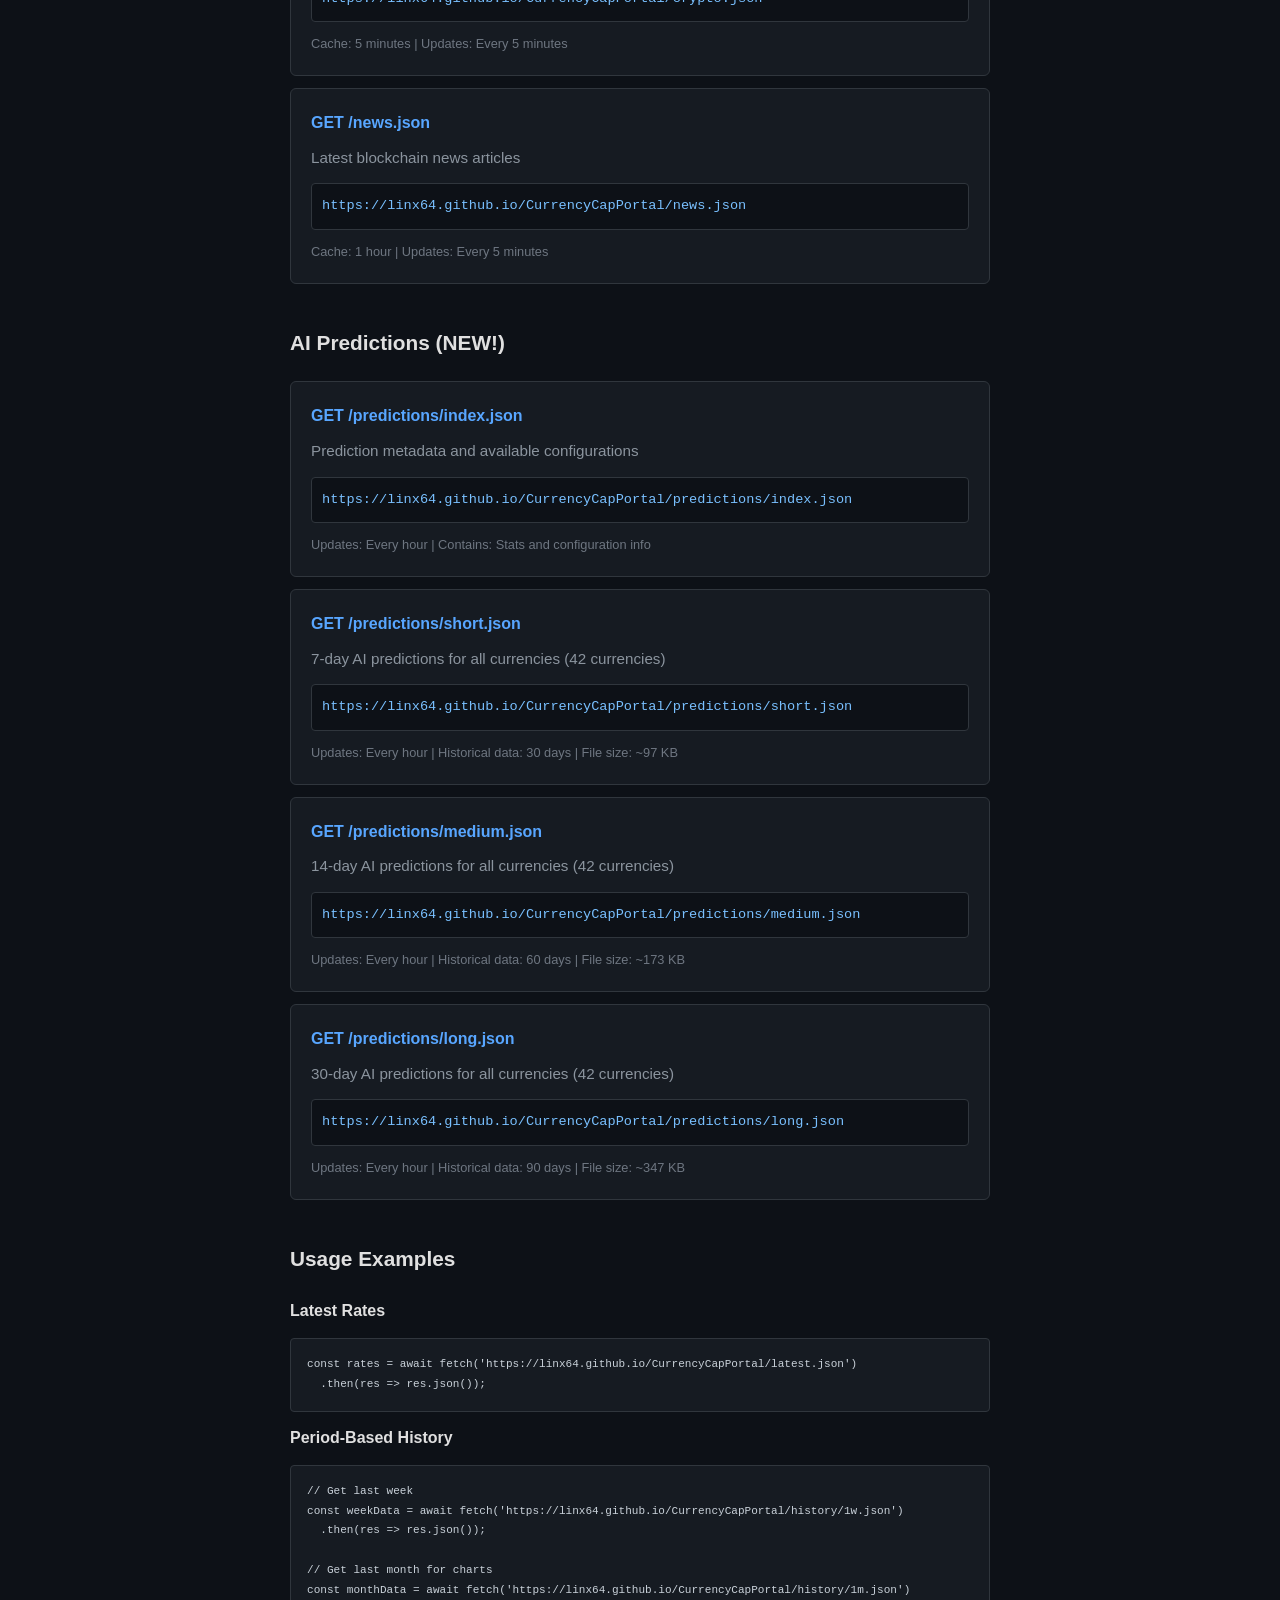
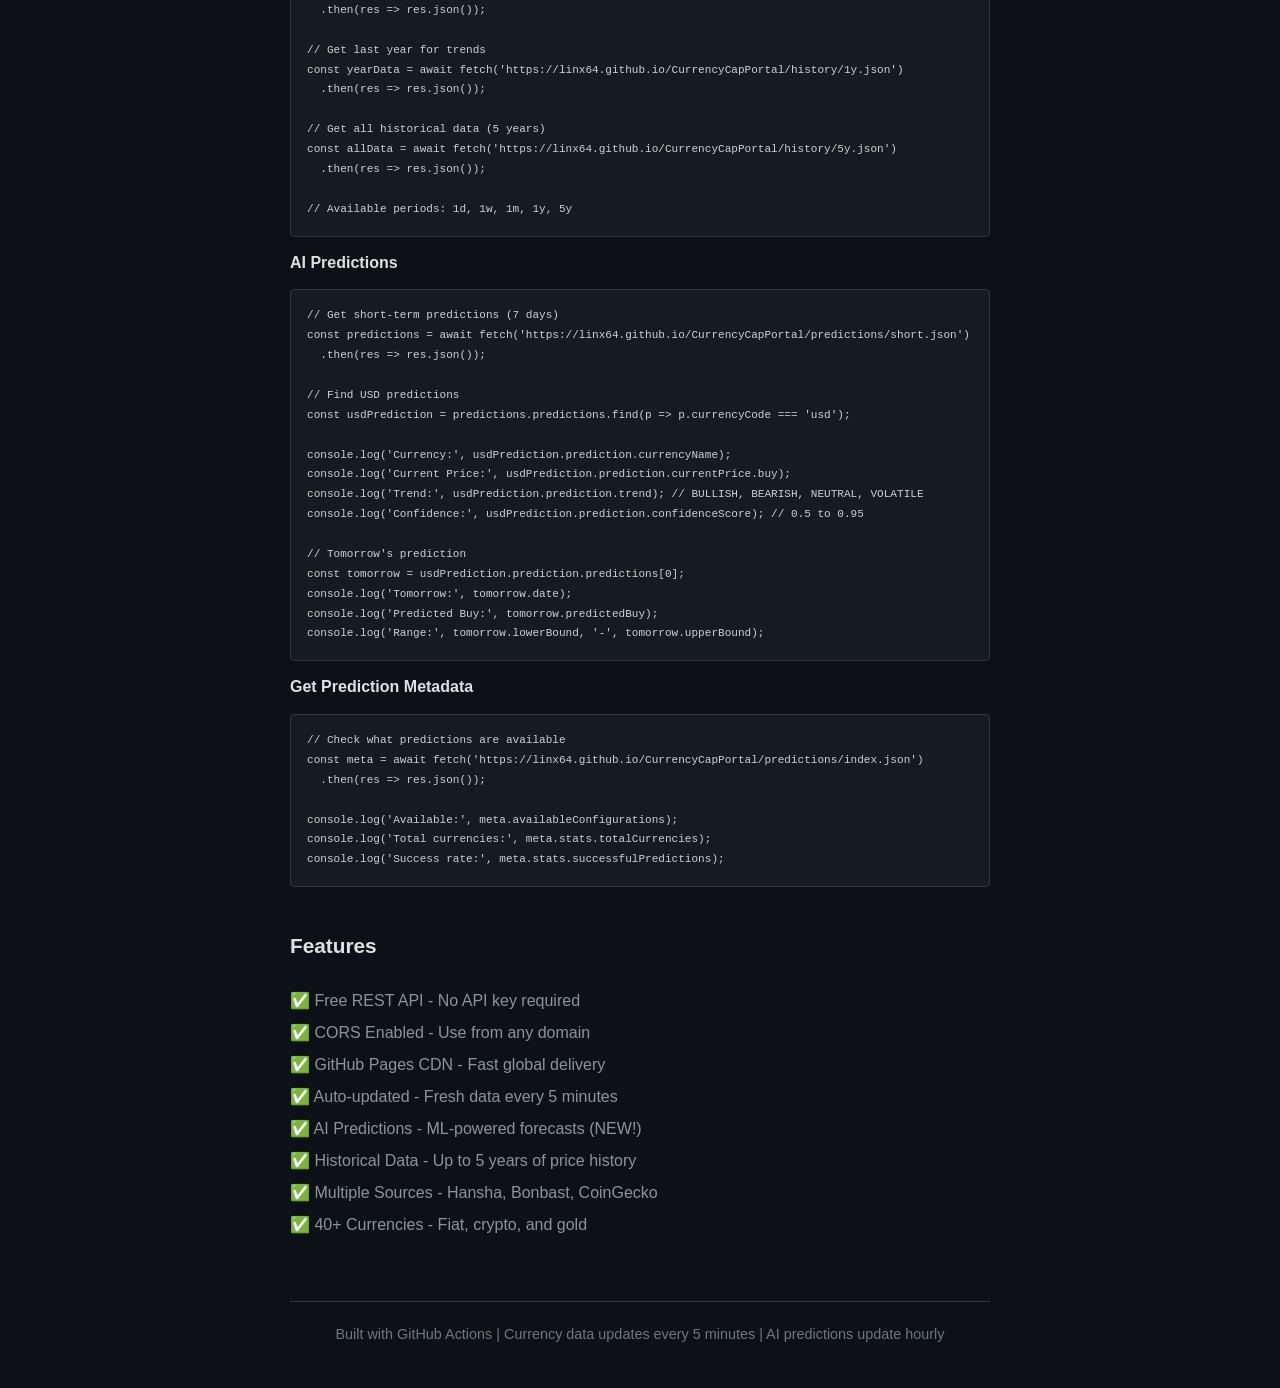
==== commit 7494d62f: "Ai predict update" ====
--- a/api/index.html
+++ b/api/index.html
@@ -15,8 +15,8 @@
         body {
             font-family: -apple-system, BlinkMacSystemFont, 'Segoe UI', Roboto, sans-serif;
             line-height: 1.8;
-            color: #1a1a1a;
-            background: #fafafa;
+            color: #e0e0e0;
+            background: #0d1117;
             padding: 40px 20px;
         }
 
@@ -32,7 +32,7 @@
         }
 
         .subtitle {
-            color: #666;
+            color: #8b949e;
             margin-bottom: 40px;
             font-size: 1.1em;
         }
@@ -44,8 +44,8 @@
         }
 
         .endpoint {
-            background: white;
-            border: 1px solid #e0e0e0;
+            background: #161b22;
+            border: 1px solid #30363d;
             padding: 20px;
             margin: 12px 0;
             border-radius: 6px;
@@ -55,52 +55,54 @@
             font-size: 1em;
             margin-bottom: 6px;
             font-weight: 600;
-            color: #0066cc;
+            color: #58a6ff;
         }
 
         .endpoint p {
-            color: #666;
+            color: #8b949e;
             font-size: 0.95em;
             margin-bottom: 12px;
         }
 
         .url {
-            background: #f5f5f5;
+            background: #0d1117;
             padding: 10px;
             border-radius: 4px;
             font-family: 'Monaco', 'Courier New', monospace;
             font-size: 0.85em;
             word-break: break-all;
-            color: #333;
+            color: #79c0ff;
+            border: 1px solid #30363d;
         }
 
         .meta {
             margin-top: 10px;
             font-size: 0.8em;
-            color: #999;
+            color: #6e7681;
         }
 
         pre {
-            background: #f5f5f5;
+            background: #161b22;
             padding: 16px;
             border-radius: 4px;
             overflow-x: auto;
             font-size: 0.85em;
             margin: 12px 0;
-            border: 1px solid #e0e0e0;
+            border: 1px solid #30363d;
+            color: #c9d1d9;
         }
 
         .features {
-            color: #666;
+            color: #8b949e;
             line-height: 2;
         }
 
         footer {
             margin-top: 60px;
             padding-top: 20px;
-            border-top: 1px solid #e0e0e0;
+            border-top: 1px solid #30363d;
             text-align: center;
-            color: #999;
+            color: #6e7681;
             font-size: 0.9em;
         }
     </style>
@@ -169,6 +171,40 @@
             <div class="meta">Cache: 1 hour | Updates: Every 5 minutes</div>
         </div>
 
+        <h2>AI Predictions (NEW!)</h2>
+
+        <div class="endpoint">
+            <h3>GET /predictions/index.json</h3>
+            <p>Prediction metadata and available configurations</p>
+            <div class="url">https://linx64.github.io/CurrencyCapPortal/predictions/index.json</div>
+            <div class="meta">Updates: Every hour | Contains: Stats and configuration info</div>
+        </div>
+
+        <div class="endpoint">
+            <h3>GET /predictions/short.json</h3>
+            <p>7-day AI predictions for all currencies (42 currencies)</p>
+            <div class="url">https://linx64.github.io/CurrencyCapPortal/predictions/short.json</div>
+            <div class="meta">Updates: Every hour | Historical data: 30 days | File size: ~97 KB
+            </div>
+        </div>
+
+        <div class="endpoint">
+            <h3>GET /predictions/medium.json</h3>
+            <p>14-day AI predictions for all currencies (42 currencies)</p>
+            <div class="url">https://linx64.github.io/CurrencyCapPortal/predictions/medium.json
+            </div>
+            <div class="meta">Updates: Every hour | Historical data: 60 days | File size: ~173 KB
+            </div>
+        </div>
+
+        <div class="endpoint">
+            <h3>GET /predictions/long.json</h3>
+            <p>30-day AI predictions for all currencies (42 currencies)</p>
+            <div class="url">https://linx64.github.io/CurrencyCapPortal/predictions/long.json</div>
+            <div class="meta">Updates: Every hour | Historical data: 90 days | File size: ~347 KB
+            </div>
+        </div>
+
         <h2>Usage Examples</h2>
 
         <p><strong>Latest Rates</strong></p>
@@ -194,8 +230,49 @@
 
 // Available periods: 1d, 1w, 1m, 1y, 5y</pre>
 
+        <p><strong>AI Predictions</strong></p>
+        <pre>// Get short-term predictions (7 days)
+const predictions = await fetch('https://linx64.github.io/CurrencyCapPortal/predictions/short.json')
+  .then(res => res.json());
+
+// Find USD predictions
+const usdPrediction = predictions.predictions.find(p => p.currencyCode === 'usd');
+
+console.log('Currency:', usdPrediction.prediction.currencyName);
+console.log('Current Price:', usdPrediction.prediction.currentPrice.buy);
+console.log('Trend:', usdPrediction.prediction.trend); // BULLISH, BEARISH, NEUTRAL, VOLATILE
+console.log('Confidence:', usdPrediction.prediction.confidenceScore); // 0.5 to 0.95
+
+// Tomorrow's prediction
+const tomorrow = usdPrediction.prediction.predictions[0];
+console.log('Tomorrow:', tomorrow.date);
+console.log('Predicted Buy:', tomorrow.predictedBuy);
+console.log('Range:', tomorrow.lowerBound, '-', tomorrow.upperBound);</pre>
+
+        <p><strong>Get Prediction Metadata</strong></p>
+        <pre>// Check what predictions are available
+const meta = await fetch('https://linx64.github.io/CurrencyCapPortal/predictions/index.json')
+  .then(res => res.json());
+
+console.log('Available:', meta.availableConfigurations);
+console.log('Total currencies:', meta.stats.totalCurrencies);
+console.log('Success rate:', meta.stats.successfulPredictions);</pre>
+
+        <h2>Features</h2>
+        <div class="features">
+            ✅ Free REST API - No API key required<br>
+            ✅ CORS Enabled - Use from any domain<br>
+            ✅ GitHub Pages CDN - Fast global delivery<br>
+            ✅ Auto-updated - Fresh data every 5 minutes<br>
+            ✅ AI Predictions - ML-powered forecasts (NEW!)<br>
+            ✅ Historical Data - Up to 5 years of price history<br>
+            ✅ Multiple Sources - Hansha, Bonbast, CoinGecko<br>
+            ✅ 40+ Currencies - Fiat, crypto, and gold
+        </div>
+
         <footer>
-            Built with GitHub Actions | Updated every 5 minutes
+            Built with GitHub Actions | Currency data updates every 5 minutes | AI predictions
+            update hourly
         </footer>
     </div>
 </body>
